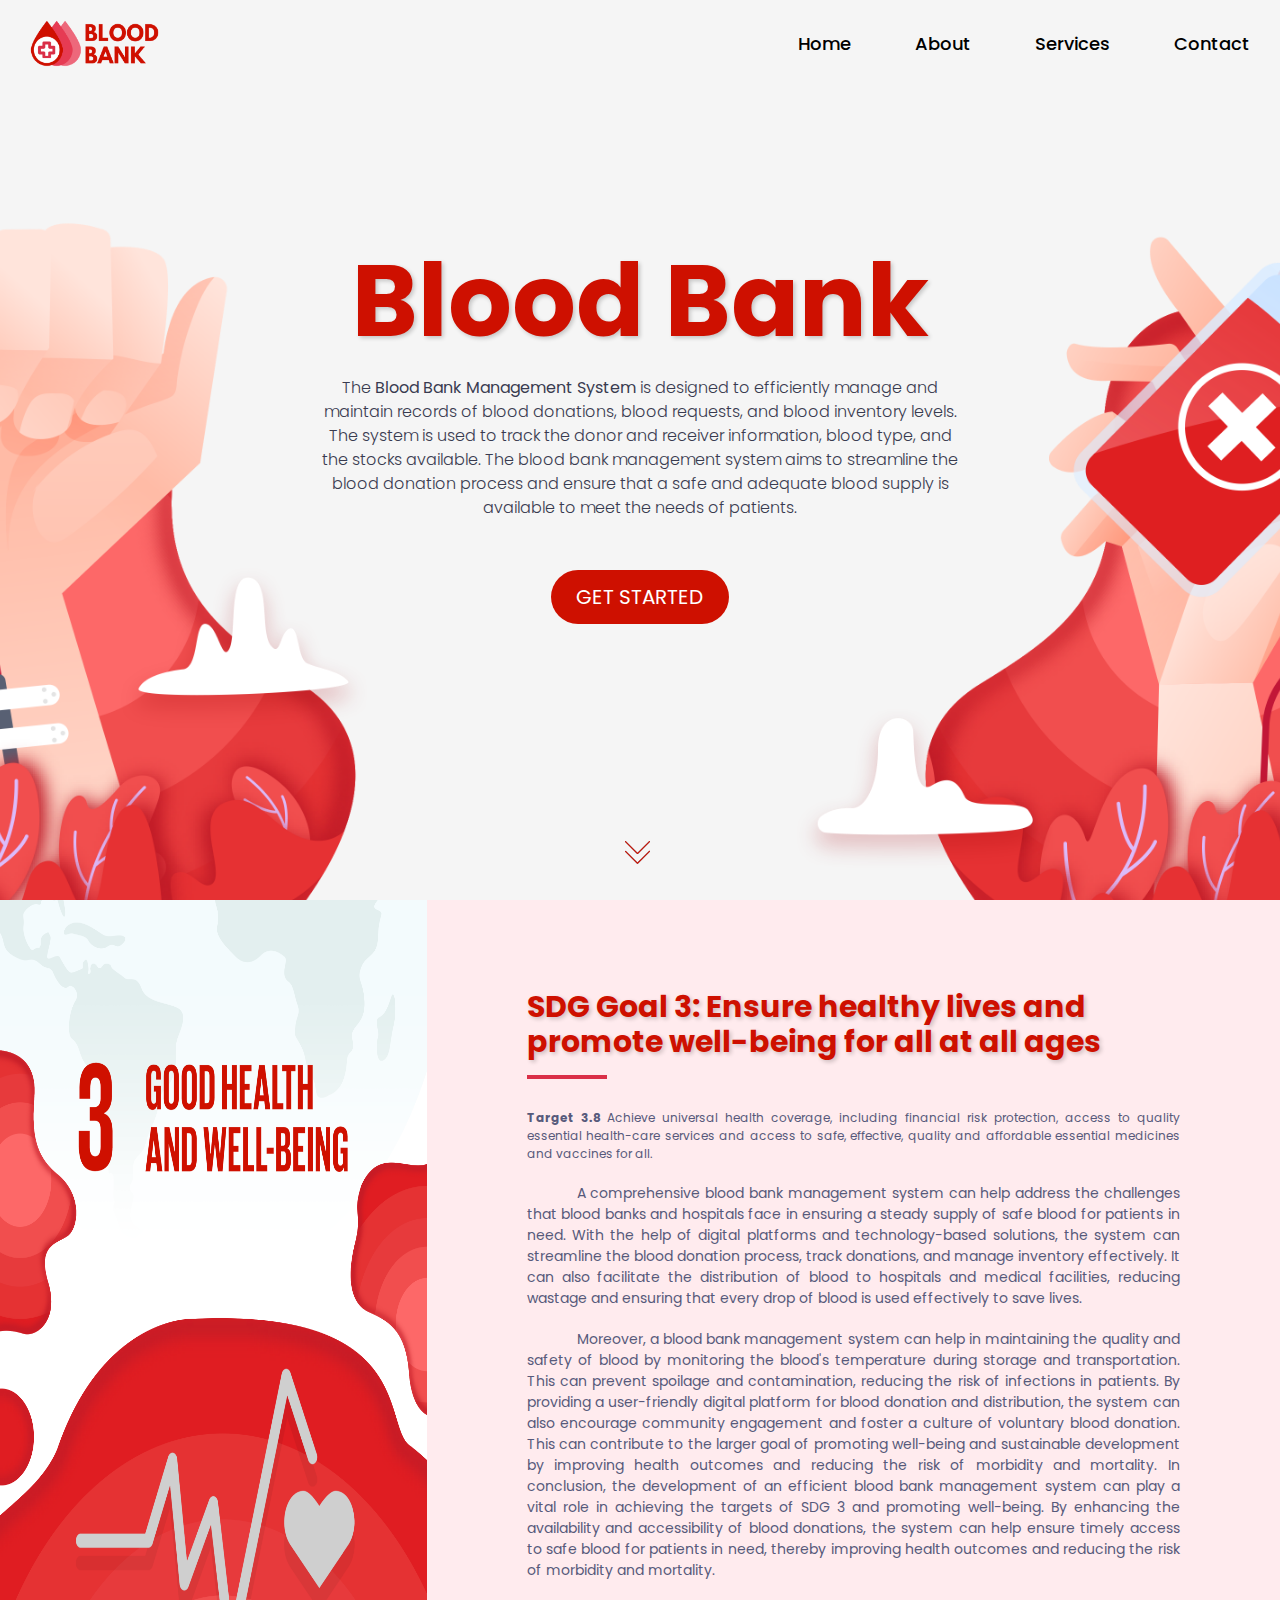
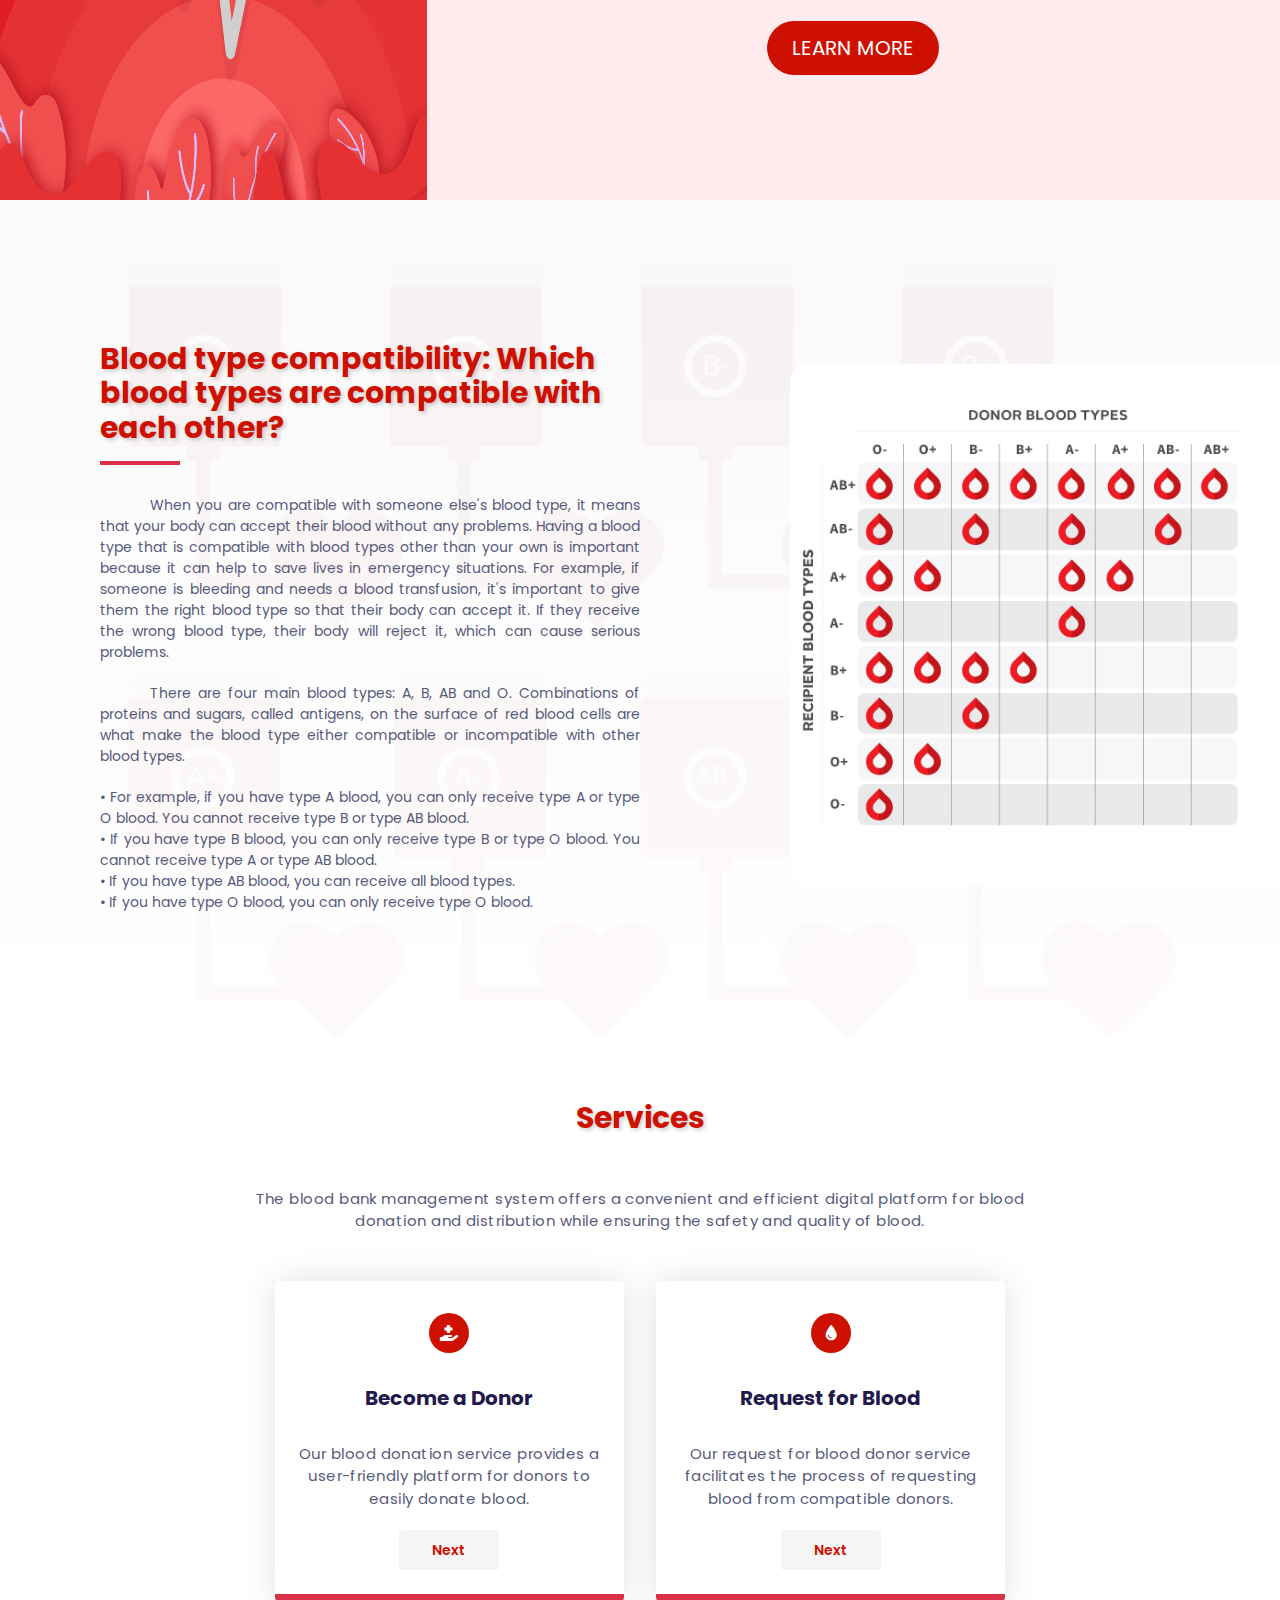
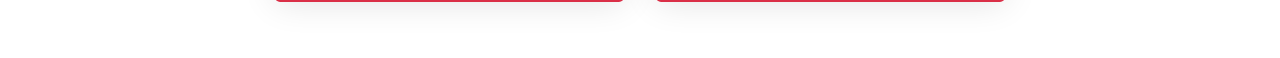
==== bloodbankms/index.html @ 5578123b "up" ====
<!DOCTYPE html>
<html lang="en">
  <head>
    <meta charset="UTF-8" />
    <meta http-equiv="X-UA-Compatible" content="IE=edge" />
    <meta name="viewport" content="width=device-width, initial-scale=1.0" />
    <title>BLOOD BANK MANAGEMENT SYSTEM</title>
    <link rel="stylesheet" href="css/homepage.css" />
    <link rel="icon" type="image/x-icon" href="images/icon.png" />
    <link
      rel="stylesheet"
      href="https://cdnjs.cloudflare.com/ajax/libs/font-awesome/6.0.0/css/all.min.css"
      integrity="sha512-9usAa10IRO0HhonpyAIVpjrylPvoDwiPUiKdWk5t3PyolY1cOd4DSE0Ga+ri4AuTroPR5aQvXU9xC6qOPnzFeg=="
      crossorigin="anonymous"
      referrerpolicy="no-referrer"
    />
    <link rel="preconnect" href="https://fonts.gstatic.com" crossorigin />

    <link
      href="https://fonts.googleapis.com/css2?family=Poppins:ital,wght@0,100;0,200;0,300;0,400;0,500;0,600;0,700;0,800;0,900;1,100;1,200;1,300;1,400;1,500;1,600;1,700;1,800;1,900&display=swap"
      rel="stylesheet"
    />
  </head>
  <body>
    <!-- Preloader Start  -->
    <div class="preloader">
      <div class="loader"></div>
    </div>
    <!-- Preloader End  -->

    <!-- HEADER -->
    <header class="header">
      <div class="container">
        <div class="row justify-content-between align-items-center">
          <div class="brand-name">
            <a href="index.html"> <img src="images/bbmslogo.png" alt="" /> </a>
          </div>
          <nav class="nav">
            <ul>
              <li><a href="#home"> Home </a></li>
              <li><a href="#about"> About </a></li>
              <li><a href="#services"> Services </a></li>
              <!--section ng donate at request-->
              <li><a href="#contact"> Contact </a></li>
            </ul>
          </nav>
        </div>
      </div>
    </header>
    <!-- HEADER -->

    <!-- HOME PAGE -->
    <section class="home-section" id="home">
      <div class="container">
        <div class="row align-items-center">
          <div class="home-content">
            <h1>Blood Bank</h1>
            <p>
              The <b> Blood Bank Management System </b> is designed to
              efficiently manage and maintain records of blood donations, blood
              requests, and blood inventory levels. The system is used to track
              the donor and receiver information, blood type, and the stocks
              available. The blood bank management system aims to streamline the
              blood donation process and ensure that a safe and adequate blood
              supply is available to meet the needs of patients.
            </p>
            <div class="button-container">
              <div class="button">
                <a href="#services" class="btn gs-button"> GET STARTED </a>
              </div>
            </div>
          </div>
        </div>
      </div>
      <!--scroll down-->
      <a href="#about" class="scroll-down">
        <img src="images/arrow-down.svg" alt="" />
      </a>
    </section>
    <!-- HOME PAGE -->

    <!--ABOUT-->
    <section class="about-section" id="about">
      <div class="container">
        <div class="row">
          <div class="about-img">
            <div class="img-box">
              <img src="images/sdg.png" alt="about-page" />
            </div>
          </div>
          <div class="about-content">
            <div class="row">
              <div class="section-title">
                <h1>
                  SDG Goal 3: Ensure healthy lives and promote well-being for
                  all at all ages
                </h1>
              </div>
            </div>
            <p class="subheading">
              <b> Target 3.8 </b>
              Achieve universal health coverage, including financial risk
              protection, access to quality essential health-care services and
              access to safe, effective, quality and affordable essential
              medicines and vaccines for all.
            </p>
            <p class="about-desc">
              A comprehensive blood bank management system can help address the
              challenges that blood banks and hospitals face in ensuring a
              steady supply of safe blood for patients in need. With the help of
              digital platforms and technology-based solutions, the system can
              streamline the blood donation process, track donations, and manage
              inventory effectively. It can also facilitate the distribution of
              blood to hospitals and medical facilities, reducing wastage and
              ensuring that every drop of blood is used effectively to save
              lives.
            </p>

            <p class="about-desc">
              Moreover, a blood bank management system can help in maintaining
              the quality and safety of blood by monitoring the blood's
              temperature during storage and transportation. This can prevent
              spoilage and contamination, reducing the risk of infections in
              patients. By providing a user-friendly digital platform for blood
              donation and distribution, the system can also encourage community
              engagement and foster a culture of voluntary blood donation. This
              can contribute to the larger goal of promoting well-being and
              sustainable development by improving health outcomes and reducing
              the risk of morbidity and mortality. In conclusion, the
              development of an efficient blood bank management system can play
              a vital role in achieving the targets of SDG 3 and promoting
              well-being. By enhancing the availability and accessibility of
              blood donations, the system can help ensure timely access to safe
              blood for patients in need, thereby improving health outcomes and
              reducing the risk of morbidity and mortality.
            </p>
            <div class="about-button-container">
              <div class="about-button">
                <a
                  href="https://sdgs.un.org/goals/goal3"
                  class="abt-btn lm-button"
                >
                  LEARN MORE
                </a>
              </div>
            </div>
          </div>
        </div>
      </div>
    </section>
    <section class="bloodtype">
      <div class="container">
        <h1>
          Blood type compatibility: Which blood types are compatible with each
          other?
        </h1>
        <p class="btsubheading">
          When you are compatible with someone else's blood type, it means that
          your body can accept their blood without any problems. Having a blood
          type that is compatible with blood types other than your own is
          important because it can help to save lives in emergency situations.
          For example, if someone is bleeding and needs a blood transfusion,
          it's important to give them the right blood type so that their body
          can accept it. If they receive the wrong blood type, their body will
          reject it, which can cause serious problems.
        </p>
        <p class="btsubheading">
          There are four main blood types: A, B, AB and O. Combinations of
          proteins and sugars, called antigens, on the surface of red blood
          cells are what make the blood type either compatible or incompatible
          with other blood types.
        </p>
        <p>
          • For example, if you have type A blood, you can only receive type A
          or type O blood. You cannot receive type B or type AB blood.
          <br />• If you have type B blood, you can only receive type B or type
          O blood. You cannot receive type A or type AB blood. <br />• If you
          have type AB blood, you can receive all blood types. <br />• If you
          have type O blood, you can only receive type O blood.
        </p>
      </div>
      <div class="bloodtypeimg">
        <img src="images/DonorRecipient-Chart_1.jpeg" alt="" />
      </div>
    </section>
    <!--ABOUT-->

    <!-- SERVICES -->
    <section class="services" id="services">
      <div class="row">
        <h2>Services</h2>
      </div>
      <div class="row">
        <p class="services-subh">
          The blood bank management system offers a convenient and efficient
          digital platform for blood donation and distribution while ensuring
          the safety and quality of blood.
        </p>
      </div>
      <div class="row">
        <div class="column">
          <div class="card">
            <div class="icon-wrapper">
              <i class="fa-solid fa-hand-holding-medical"></i>
            </div>
            <h3>Become a Donor</h3>
            <p>
              Our blood donation service provides a user-friendly platform for
              donors to easily donate blood.
            </p>
            <div class="btn-wrapper">
              <div class="services-btn">
                <a href=""><button type="button">Next</button></a>
              </div>
            </div>
          </div>
        </div>
        <div class="column">
          <div class="card">
            <div class="icon-wrapper">
              <i class="fa-solid fa-droplet"></i>
            </div>
            <h3>Request for Blood</h3>
            <p>
              Our request for blood donor service facilitates the process of
              requesting blood from compatible donors.
            </p>
            <div class="btn-wrapper">
              <div class="services-btn">
                <a href=""><button type="button">Next</button></a>
              </div>
            </div>
          </div>
        </div>
      </div>
    </section>
    <!-- SERVICES -->

    <!-- CONTACT -->
    <section class></section>
    <!-- CONTACT -->

    <script src="js/jquery.min.js"></script>
    <script src="js/main.js"></script>
  </body>
</html>
---- bloodbankms/css/homepage.css ----
@import url("https://fonts.googleapis.com/css2?family=Montserrat:ital,wght@0,100;0,200;0,300;0,400;0,500;0,700;0,800;0,900;1,100;1,200;1,300;1,400;1,500;1,600;1,700;1,800;1,900&family=Space+Grotesk:wght@300;400;500;600;700&display=swap");

html {
  scroll-behavior: smooth;
}

body {
  margin: 0;
  line-height: 1.5;
}

body,
input,
textarea,
button {
  font-family: "Poppins", sans-serif;
  overflow: hidden;
  overflow-y: scroll;
}

* {
  box-sizing: border-box;
  padding: 0;
  margin: 0;
}

.container {
  max-width: 1800px;
  margin: auto;
}

.row {
  display: flex;
  flex-wrap: wrap;
}

.align-items-center {
  align-items: center;
}

.justify-content-between {
  justify-content: space-between;
}

/*HEADER*/
.header {
  position: absolute;
  left: 0;
  top: 0;
  width: 100%;
  z-index: 99;
  transition: all 0.5s ease;
}

.header.fixed {
  background-color: #fff;
  position: fixed;
}

.header .brand-name {
  background-color: transparent;
}

.header img {
  width: 130px;
  margin-top: 5px;
  margin-left: 30px;
}

.header.fixed img {
  width: 120px;
  margin-top: 5px;
  margin-left: 30px;
  transition: 0.5s;
}

.header .nav ul {
  list-style: none;
  margin: 0;
  padding: 0;
}

.header .nav ul li {
  display: inline-block;
  margin-left: 30px;
  margin-right: 30px;
}

.header .nav ul li a {
  text-decoration: none;
  font-size: 18px;
  font-weight: 500;
  color: #000;
  padding: 30px 0;
  display: block;
  transition: all 0.5s ease;
}

.header.fixed .nav ul li a {
  padding: 15px 0;
}

.header.fixed .nav ul li {
  color: #0000;
}

.header .nav ul li a:hover {
  color: #ce1000;
  font-weight: 500;
}

.header .nav ul li a::after {
  content: "";
  width: 0%;
  height: 2px;
  background: #cf1000;
  display: block;
  transition: 0.5s;
}

.header .nav ul li a:hover::after {
  width: 20%;
}

/* home section*/
.home-section {
  min-height: 100vh;
  width: 100%;
  background-color: whitesmoke;
  background-image: url("../images/landingpng.png");
  background-size: cover;
  background-position: center;
  background-attachment: fixed;
  z-index: 2;
}

.home-section::before {
  content: "";
  position: absolute;
  box-sizing: border-box;
  left: 0;
  top: 0;
  right: 0;
  bottom: 0;
  z-index: -1;
}

.home-section .row {
  min-height: 100vh;
}

.home-section .home-content {
  flex: 0 0 100%;
  max-width: 100%;
  text-align: center;
}

.home-section .home-content h1 {
  font-size: 100px;
  margin: 0;
  color: #ce1000;
  font-weight: 700;
  text-shadow: 2px 2px 4px rgba(0, 0, 0, 0.2);
  z-index: -1;
}

.home-section .home-content p {
  max-width: 50%;
  font-size: 16px;
  margin: auto;
  color: #393b50;;
  font-weight: 300;
  align-items: center;
}

.button-container {
  height: 100%;
  display: flex;
  align-items: center;
  justify-content: center;
}

.button {
  display: flex;
  flex-direction: column;
}

.btn {
  position: absolute;
  text-decoration: none;
  padding: 12px 25px;
  font-size: 1.25rem;
  position: relative;
  margin: 50px;
}

.gs-button {
  background: #ce1000;
  color: #fff;
  border-radius: 30px;
  transition: transform 0.3s ease;
}

.gs-button::after,
.gs-button::before {
  content: "";
  position: absolute;
  opacity: 0.3;
  background: #ce1000;
  border-radius: inherit;
  width: 100%;
  height: 100%;
  left: 0;
  bottom: 0;
  z-index: -1;
  transition: transform 0.3s ease;
}

.gs-button:hover {
  transform: translate(-12px, 12px);
}

.gs-button::after {
  transform: translate(-6px, 6px);
}

.gs-button::before {
  transform: translate(-12px, 12px);
}

.home-section .scroll-down {
  color: #ce1000;
  position: absolute;
  left: 50%;
  bottom: 30px;
  height: 30px;
  width: 30px;
  margin-left: -15px;
  animation: scrollDown 2s ease infinite;
}

@keyframes scrollDown {
  0%,
  20%,
  50%,
  80%,
  100% {
    transform: translateY(0);
  }
  40% {
    transform: translateY(-30px);
  }
  60% {
    transform: translateY(-15px);
  }
}

.home-section .scroll-down img {
  width: 25px;
  display: block;
}

/*ABOUT*/
.about-section {
  background-color: #f6ebed;
}

.about-section .about-img {
  flex: 0 0 33.33%;
  max-width: 33.33%;
}

.about-section .about-img .img-box {
  width: 100%;
  height: 100vh;
}

.about-section .about-img .img-box img {
  width: 100%;
  height: 100vh;
}

.about-section .about-content {
  background-color: #ffebee;
  flex: 0 0 66.66%;
  max-width: 66.66%;
  padding: 10px 100px;
}

.about-section .section-title {
  margin-bottom: 50px;
}

.section-title {
  flex: 0 0 100%;
  max-width: 100%;
  padding-top: 5em;
  margin-bottom: 60px;
}

.section-title h1 {
  display: inline-block;
  font-size: 30px;
  color: #ce1000;
  font-weight: 700;
  margin: 0;
  line-height: 1.15;
  position: relative;
  text-shadow: 2px 2px 4px rgba(0, 0, 0, 0.2);
}

.section-title h1:before {
  content: "";
  box-sizing: border-box;
  position: absolute;
  left: 0;
  bottom: -20px;
  width: 80px;
  height: 4px;
  background-color: #da2f47;
}

.about-section .about-content .subheading {
  font-size: 12px;
  line-height: 1.5;
  margin: 0;
  text-align: justify;
  color: #575a7b;;
}

.about-section .about-content .about-desc {
  font-size: 14px;
  line-height: 1.5;
  margin: 0;
  text-align: justify;
  margin-top: 20px;
  text-indent: 50px;
  color: #575a7b;;
}

/*LEARN MORE BUTTON*/
.about-button-container {
  display: flex;
  align-items: center;
  justify-content: center;
}

.about-button {
  display: flex;
  flex-direction: column;
}

.abt-btn {
  position: absolute;
  text-decoration: none;
  padding: 12px 25px;
  font-size: 1.25rem;
  position: relative;
  margin-top: 40px;
}

.lm-button {
  background: #ce1000;
  color: #fff;
  border-radius: 30px;
  transition: transform 0.3s ease;
}

.lm-button::after,
.lm-button::before {
  content: "";
  position: absolute;
  opacity: 0.3;
  background: #ce1000;
  border-radius: inherit;
  width: 100%;
  height: 100%;
  left: 0;
  bottom: 0;
  z-index: -1;
  transition: transform 0.3s ease;
}

.lm-button:hover {
  transform: translate(-12px, 12px);
}

.lm-button::after {
  transform: translate(-6px, 6px);
}

.lm-button::before {
  transform: translate(-12px, 12px);
}

/*BLOOD COMPATILIBITY*/

.bloodtype {
  background: whitesmoke;
  background-image: linear-gradient(#fafafaf3, rgba(255, 255, 255, 0.98)),
    url("../images/BloodDonation-ai.png");
  background-position: center;
  background-size: cover;
  height: 100%;
  width: 100%;
  min-height: 95vh;
  display: grid;
  grid-template-columns: repeat(2, 2fr);
  align-items: center;
}

.bloodtypeimg img {
  margin-left: 150px;
  max-width: 100%;
  width: 500px;
  height: auto;
  border-radius: 20px;
}

.bloodtype .container {
  padding-left: 100px;
}

.bloodtype h1 {
  display: inline-block;
  font-size: 30px;
  color: #ce1000;
  font-weight: 700;
  margin-bottom: 30px;
  line-height: 1.15;
  position: relative;
  text-shadow: 2px 2px 4px rgba(0, 0, 0, 0.2);
}

.bloodtype h1:before {
  content: "";
  box-sizing: border-box;
  position: absolute;
  left: 0;
  bottom: -20px;
  width: 80px;
  height: 4px;
  background-color: #da2f47;
}

.bloodtype .btsubheading {
  font-size: 14px;
  line-height: 1.5;
  text-align: justify;
  margin-top: 20px;
  text-indent: 50px;
  color: #575a7b;
}

.bloodtype p {
  font-size: 14px;
  line-height: 1.5;
  text-align: justify;
  margin-top: 20px;
  color: #575a7b;
}

/*SERVICES*/
.services {
    height: 67vh;
    width: 100%;
    display: grid;
    place-items: center;
  }
  
  .services .row {
    display: flex;
    flex-wrap: wrap;
    align-items: center;
    justify-content: center;
    padding: 20px;
  }
  
  .services .row h2 {
    color: #ce1000;
    font-weight: 700;
    font-size: 30px;
    text-shadow: 2px 2px 4px rgba(0, 0, 0, 0.2);
  }
  
  .services .column {
    width: 100%;
    padding: 0 1em 1em 1em;
    text-align: center;
  }
  
  .services .card {
    border: 1px solid blacks;
    width: 100%;
    height: 100%;
    padding: 2em 1.5em;
    background: linear-gradient(#fff 50%, #da2f47 50%);
    background-size: 100% 200%;
    background-position: 0 2.5%;
    border-radius: 5px;
    box-shadow: 0 0 35px rgba(0, 0, 0, 0.12);
    transition: 0.5s;
  }
  
  .services h3 {
    font-size: 20px;
    color: #1f194c;
    padding: 30px;
  }
  
  .services-subh {
    text-align: center;
    width: 70%;
  }
  
  .services p {
    color: #575a7b;
    font-size: 15px;
    line-height: 1.5;
    letter-spacing: 0.03em;
  }
  
  .services .icon-wrapper {
    background-color: #ce1000;
    position: relative;
    margin: auto;
    font-size: 30;
    height: 2.5em;
    width: 2.5em;
    color: #fff;
    border-radius: 50%;
    display: grid;
    place-items: center;
    transition: 0.5s;
  }
  
  .services .card:hover {
    background-position: 0 100%;
  }
  
  .services .card:hover .icon-wrapper {
    background-color: #fff;
    color: #ce1000;
  }
  
  .card:hover h3 {
    color: #fff;
  }
  
  .services .card:hover p {
    color: #f0f0f0;
  }
  
  @media screen and (min-with: 768px) {
    .services {
      padding: 0 2em;
    }
  
    .services .column {
      flex: 0 50%;
      max-width: 50%;
    }
  }
  
  @media screen and (min-width: 992px) {
    .services {
      padding: 1em 3em;
    }
    .services .column {
      flex: flex 0 0 33.33%;
      max-width: 33.33%;
    }
  }
  
  button {
    font-weight: 600;
    background-color: whitesmoke;
    color: #ce1000;
    margin-top: 20px;
    width: 100px;
    height: 40px;
    border: transparent ;
    font-size: 14px;
    border-radius: 3px;
    transition: .6s;
    overflow: hidden;
    cursor: pointer;
  }
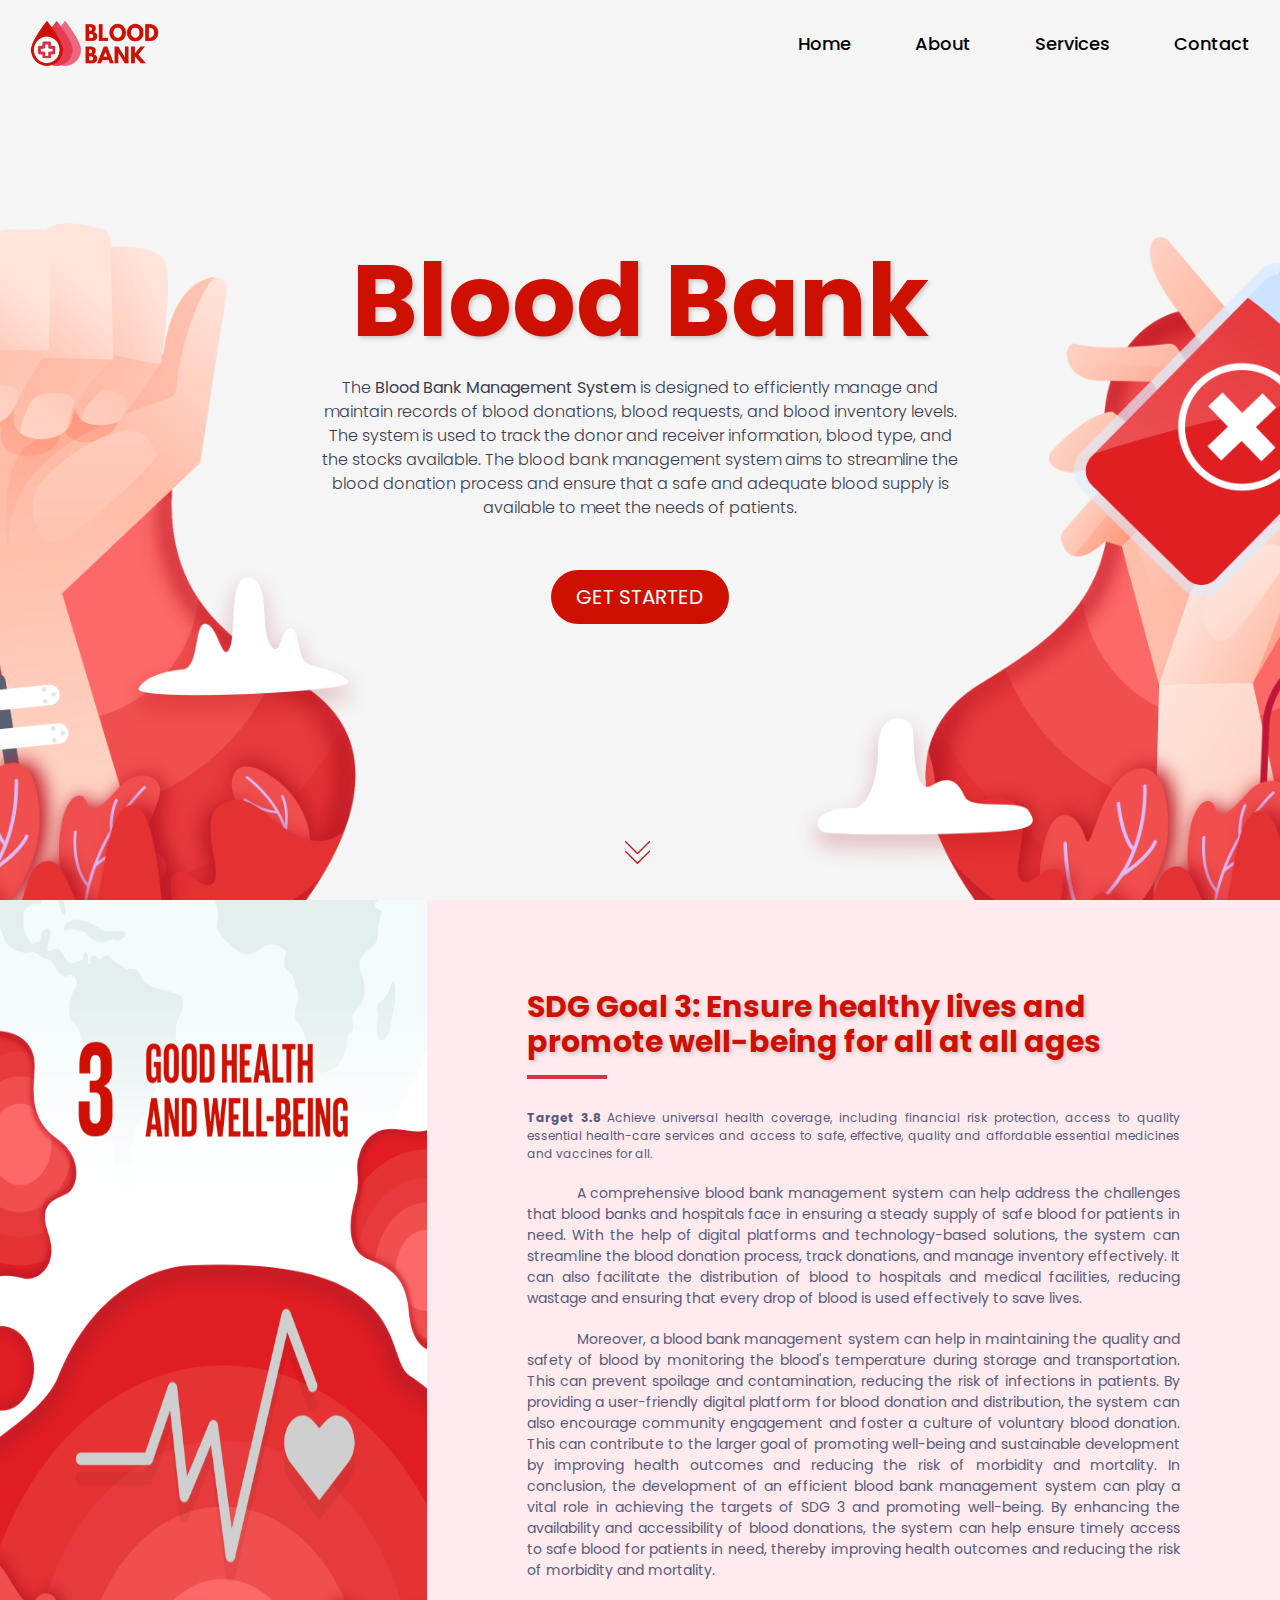
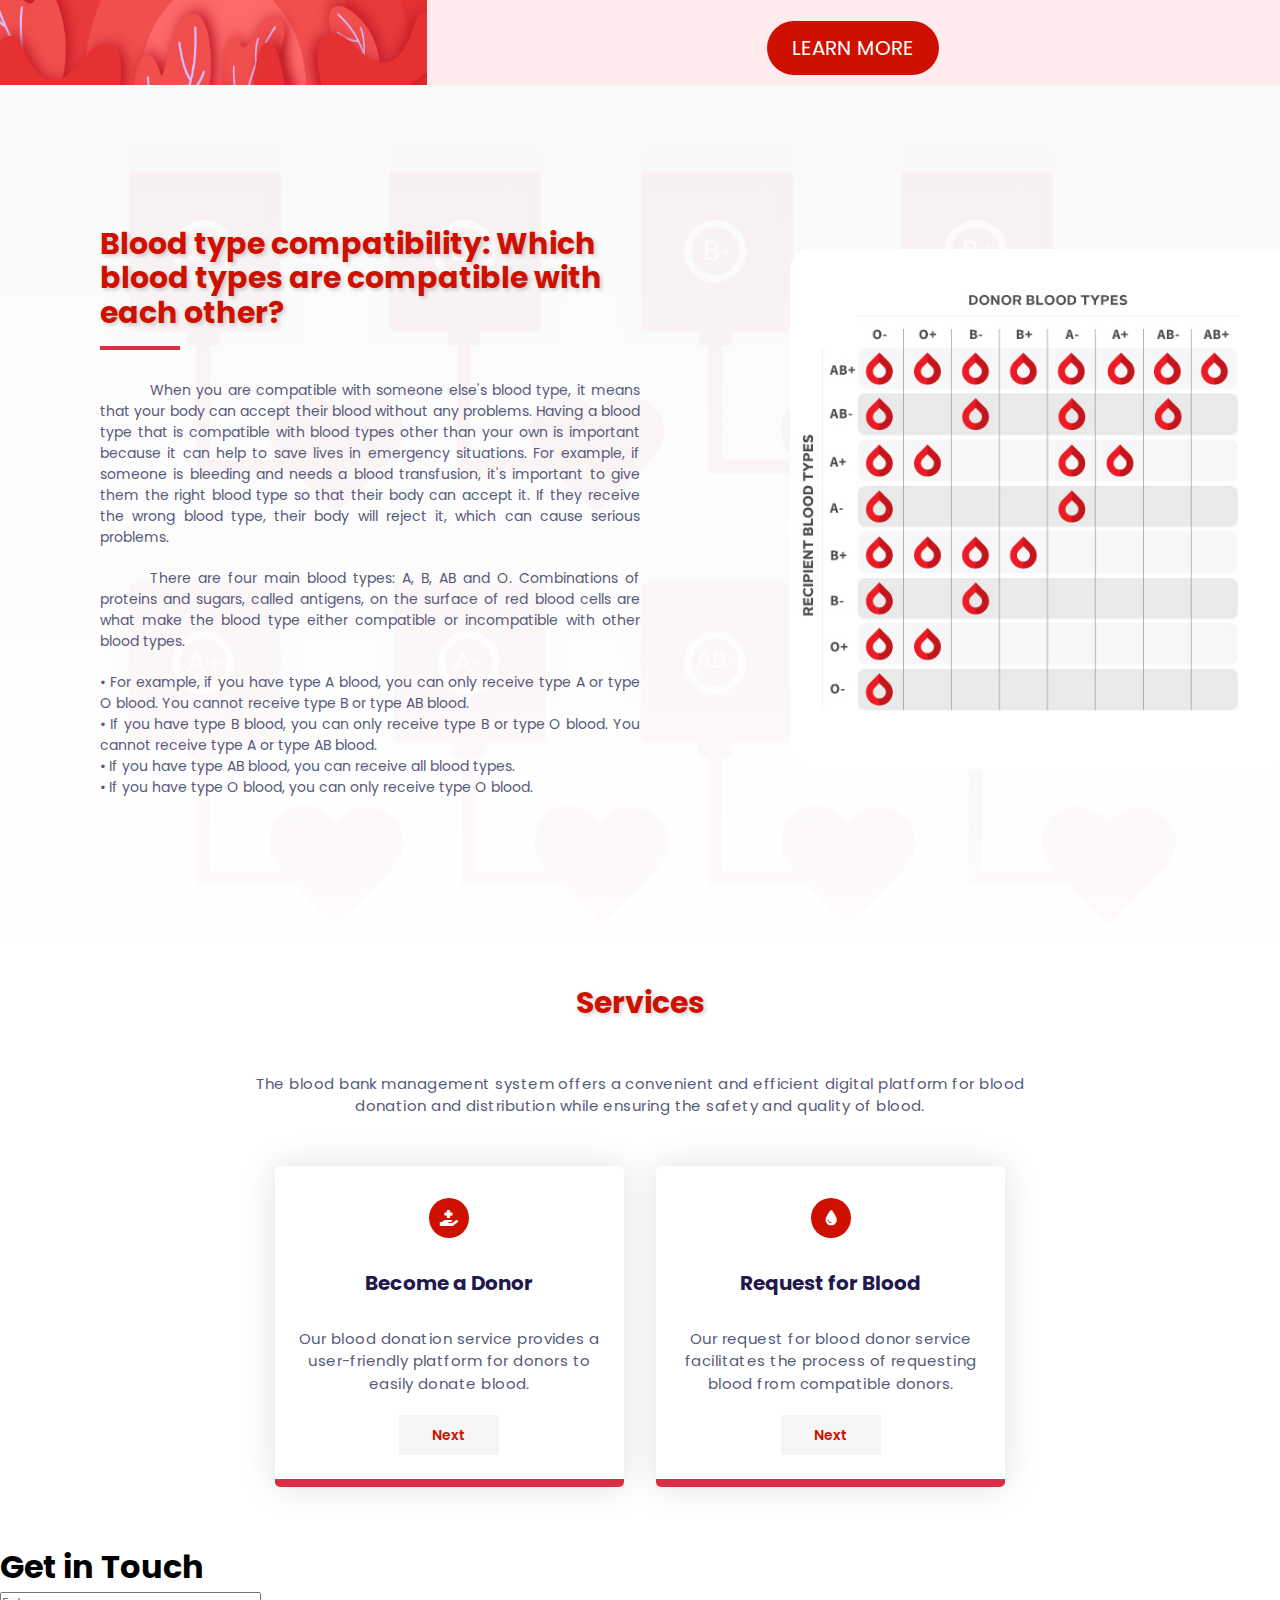
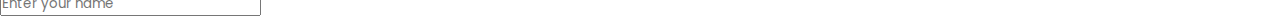
==== commit 076b7e85: "try" ====
--- a/bloodbankms/index.html
+++ b/bloodbankms/index.html
@@ -237,7 +237,18 @@
     <!-- SERVICES -->
 
     <!-- CONTACT -->
-    <section class></section>
+    <section class>
+      <div class="c-wrapper">
+        <h1> Get in Touch </h1>
+        <form action="#">
+          <div class="dbl-field">
+            <div class="field">
+              <input type="text" placeholder="Enter your name">
+            </div>
+          </div>
+        </form>
+      </div>
+    </section>
     <!-- CONTACT -->
 
     <script src="js/jquery.min.js"></script>
--- a/bloodbankms/css/homepage.css
+++ b/bloodbankms/css/homepage.css
@@ -262,6 +262,7 @@
 
 /*ABOUT*/
 .about-section {
+  height: 30%;
   background-color: #f6ebed;
 }
 
@@ -272,12 +273,12 @@
 
 .about-section .about-img .img-box {
   width: 100%;
-  height: 100vh;
+  height: 100%;
 }
 
 .about-section .about-img .img-box img {
   width: 100%;
-  height: 100vh;
+  height: 100%;
 }
 
 .about-section .about-content {
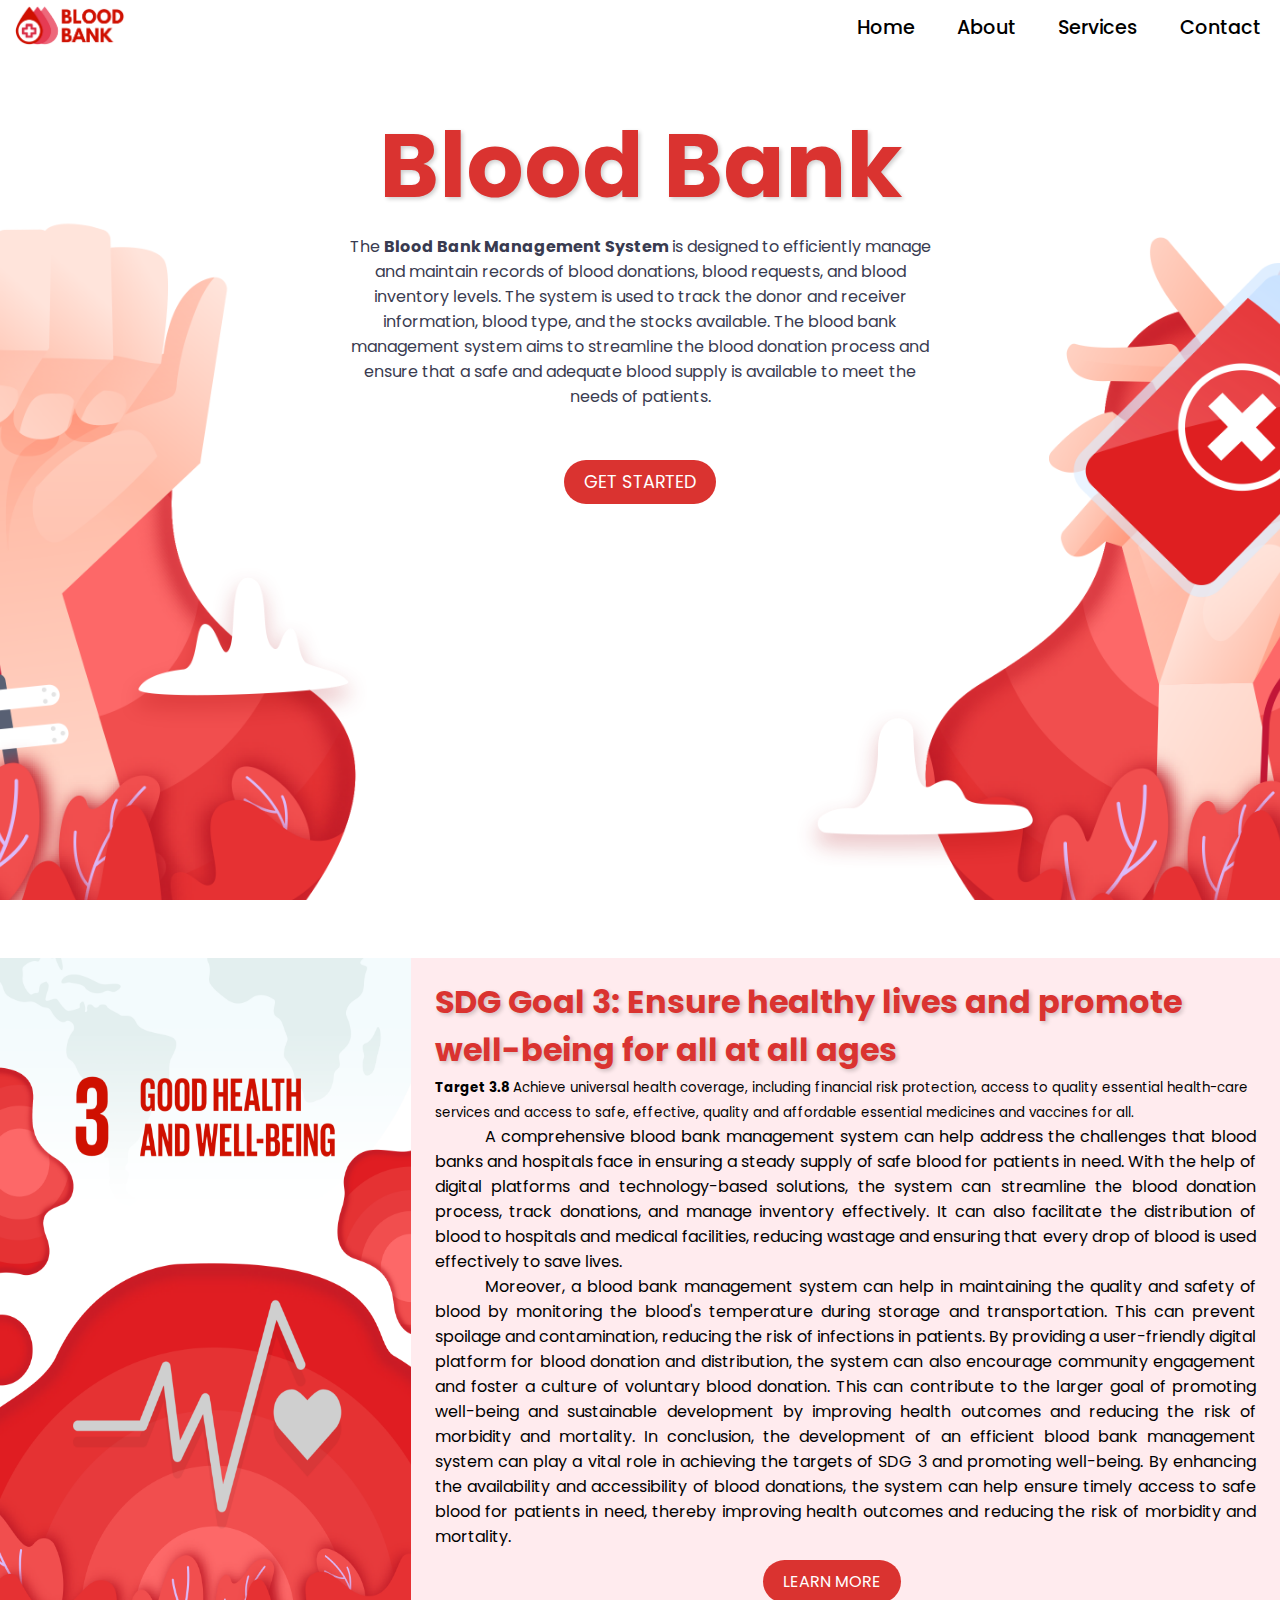
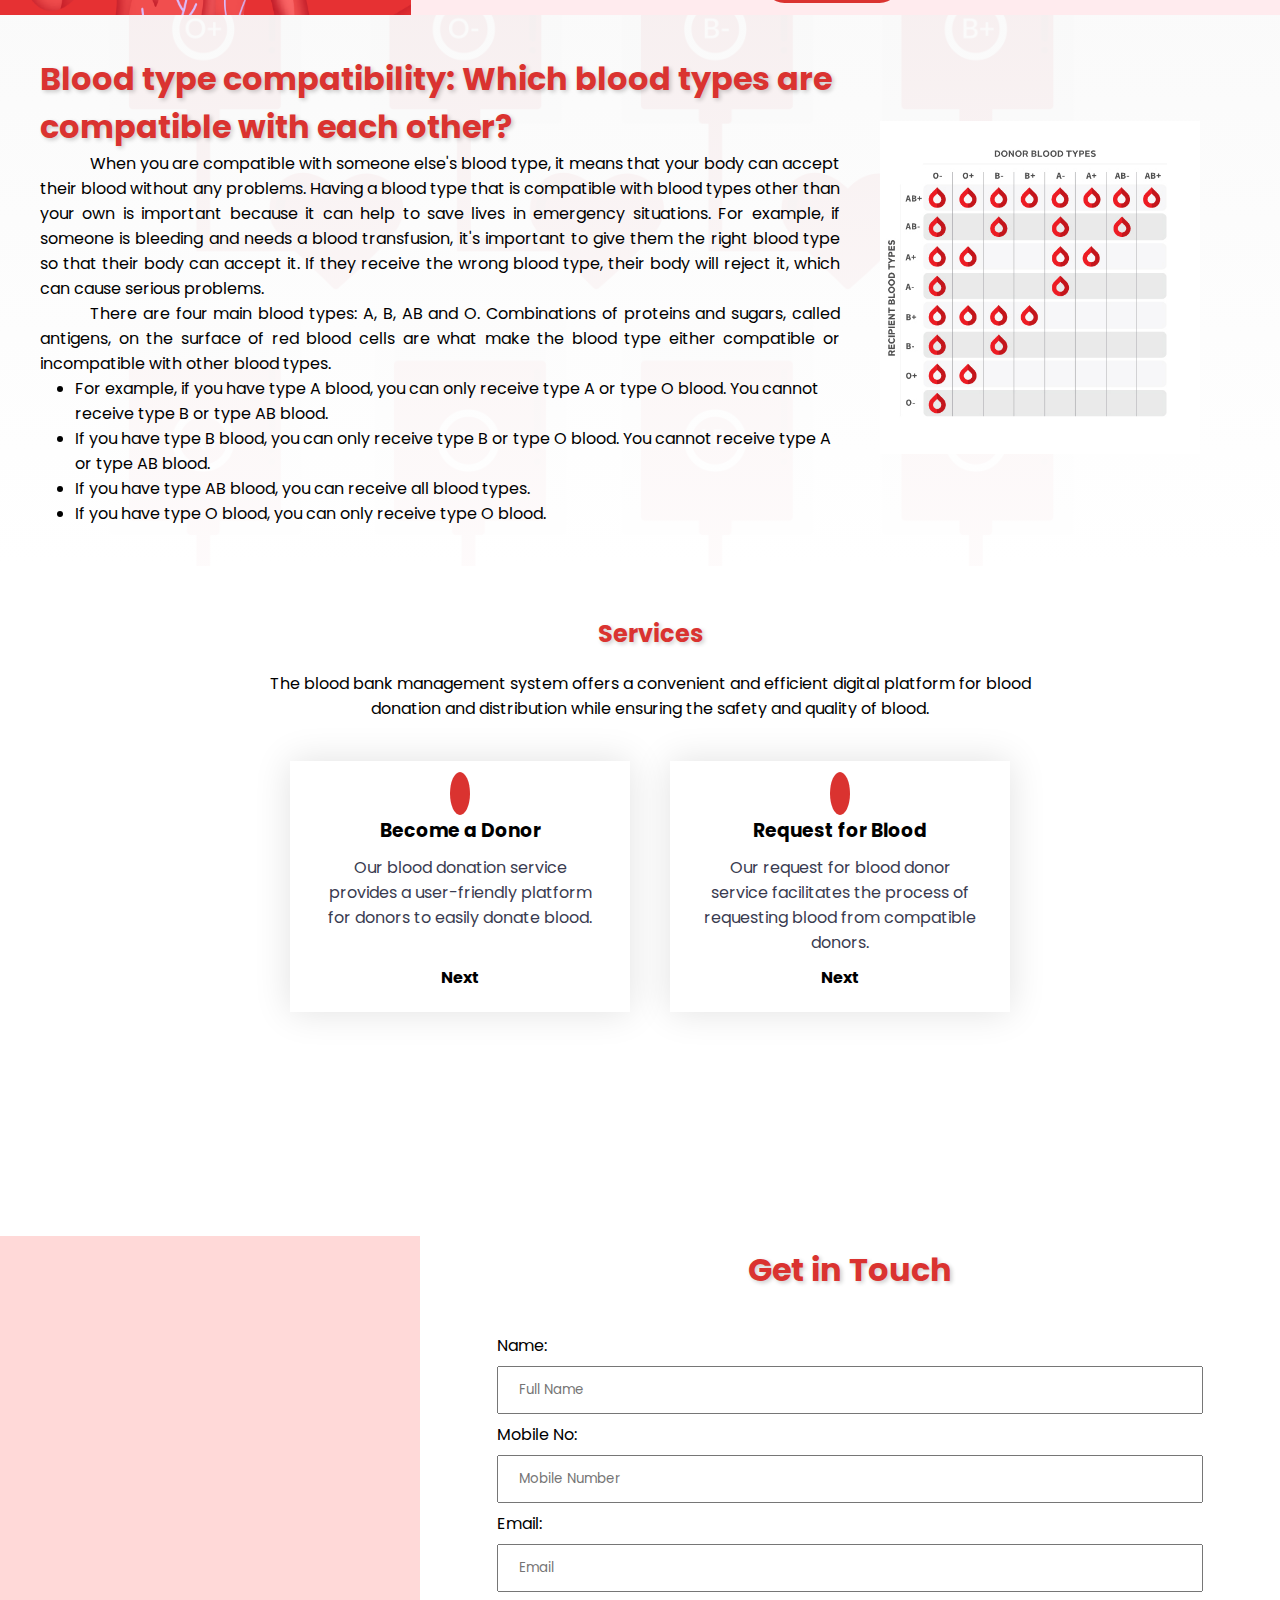
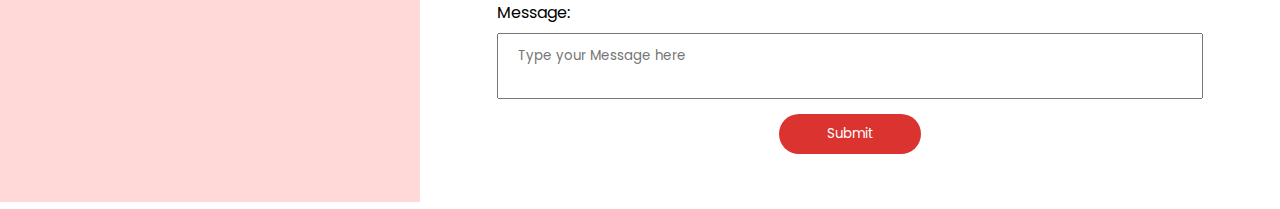
==== commit 7ab71831: "recoded index with sticky nav and contact" ====
--- a/bloodbankms/index.html
+++ b/bloodbankms/index.html
@@ -1,257 +1,197 @@
 <!DOCTYPE html>
 <html lang="en">
   <head>
-    <meta charset="UTF-8" />
-    <meta http-equiv="X-UA-Compatible" content="IE=edge" />
-    <meta name="viewport" content="width=device-width, initial-scale=1.0" />
-    <title>BLOOD BANK MANAGEMENT SYSTEM</title>
-    <link rel="stylesheet" href="css/homepage.css" />
+    <title>Blood Bank Management System</title>
+    <meta charset="UTF-8">
+    <meta name="viewport" content="width=device-width, initial-scale=1">
+    <link rel="stylesheet" href="css/styles.css">
     <link rel="icon" type="image/x-icon" href="images/icon.png" />
-    <link
-      rel="stylesheet"
-      href="https://cdnjs.cloudflare.com/ajax/libs/font-awesome/6.0.0/css/all.min.css"
-      integrity="sha512-9usAa10IRO0HhonpyAIVpjrylPvoDwiPUiKdWk5t3PyolY1cOd4DSE0Ga+ri4AuTroPR5aQvXU9xC6qOPnzFeg=="
-      crossorigin="anonymous"
-      referrerpolicy="no-referrer"
-    />
-    <link rel="preconnect" href="https://fonts.gstatic.com" crossorigin />
-
-    <link
-      href="https://fonts.googleapis.com/css2?family=Poppins:ital,wght@0,100;0,200;0,300;0,400;0,500;0,600;0,700;0,800;0,900;1,100;1,200;1,300;1,400;1,500;1,600;1,700;1,800;1,900&display=swap"
-      rel="stylesheet"
-    />
+    <link rel="stylesheet" href="https://cdnjs.cloudflare.com/ajax/libs/font-awesome/6.4.0/css/all.min.css" integrity="sha512-iecdLmaskl7CVkqkXNQ/ZH/XLlvWZOJyj7Yy7tcenmpD1ypASozpmT/E0iPtmFIB46ZmdtAc9eNBvH0H/ZpiBw==" crossorigin="anonymous" referrerpolicy="no-referrer" />
+    <link rel="preconnect" href="https://fonts.googleapis.com">
+    <link rel="preconnect" href="https://fonts.gstatic.com" crossorigin>
+    <link href="https://fonts.googleapis.com/css2?family=Poppins:ital,wght@0,100;0,200;0,300;0,400;0,500;0,600;0,700;0,800;0,900;1,100;1,200;1,300;1,400;1,500;1,600;1,700;1,800;1,900&display=swap" rel="stylesheet">
   </head>
   <body>
-    <!-- Preloader Start  -->
-    <div class="preloader">
-      <div class="loader"></div>
-    </div>
-    <!-- Preloader End  -->
-
     <!-- HEADER -->
-    <header class="header">
+    <header>
       <div class="container">
-        <div class="row justify-content-between align-items-center">
-          <div class="brand-name">
-            <a href="index.html"> <img src="images/bbmslogo.png" alt="" /> </a>
-          </div>
-          <nav class="nav">
-            <ul>
-              <li><a href="#home"> Home </a></li>
-              <li><a href="#about"> About </a></li>
-              <li><a href="#services"> Services </a></li>
-              <!--section ng donate at request-->
-              <li><a href="#contact"> Contact </a></li>
-            </ul>
-          </nav>
+        <div class="brand-name">
+          <a href="test-index.html"><img src="images/bbmslogo.png"></a>
         </div>
+        <nav>
+          <ul>
+            <li><a href="#">Home</a></li>
+            <li><a href="#about">About</a></li>
+            <li><a href="#services">Services</a></li>
+            <li><a href="#contact">Contact</a></li>
+          </ul>
+        </nav>
       </div>
     </header>
     <!-- HEADER -->
 
-    <!-- HOME PAGE -->
-    <section class="home-section" id="home">
+    <!-- Home Page -->
+    <section id="home">
       <div class="container">
-        <div class="row align-items-center">
-          <div class="home-content">
-            <h1>Blood Bank</h1>
-            <p>
-              The <b> Blood Bank Management System </b> is designed to
-              efficiently manage and maintain records of blood donations, blood
-              requests, and blood inventory levels. The system is used to track
-              the donor and receiver information, blood type, and the stocks
-              available. The blood bank management system aims to streamline the
-              blood donation process and ensure that a safe and adequate blood
-              supply is available to meet the needs of patients.
-            </p>
-            <div class="button-container">
-              <div class="button">
-                <a href="#services" class="btn gs-button"> GET STARTED </a>
-              </div>
-            </div>
-          </div>
-        </div>
-      </div>
-      <!--scroll down-->
-      <a href="#about" class="scroll-down">
-        <img src="images/arrow-down.svg" alt="" />
-      </a>
-    </section>
-    <!-- HOME PAGE -->
-
-    <!--ABOUT-->
-    <section class="about-section" id="about">
-      <div class="container">
-        <div class="row">
-          <div class="about-img">
-            <div class="img-box">
-              <img src="images/sdg.png" alt="about-page" />
-            </div>
-          </div>
-          <div class="about-content">
-            <div class="row">
-              <div class="section-title">
-                <h1>
-                  SDG Goal 3: Ensure healthy lives and promote well-being for
-                  all at all ages
-                </h1>
-              </div>
-            </div>
-            <p class="subheading">
-              <b> Target 3.8 </b>
-              Achieve universal health coverage, including financial risk
-              protection, access to quality essential health-care services and
-              access to safe, effective, quality and affordable essential
-              medicines and vaccines for all.
-            </p>
-            <p class="about-desc">
-              A comprehensive blood bank management system can help address the
-              challenges that blood banks and hospitals face in ensuring a
-              steady supply of safe blood for patients in need. With the help of
-              digital platforms and technology-based solutions, the system can
-              streamline the blood donation process, track donations, and manage
-              inventory effectively. It can also facilitate the distribution of
-              blood to hospitals and medical facilities, reducing wastage and
-              ensuring that every drop of blood is used effectively to save
-              lives.
-            </p>
-
-            <p class="about-desc">
-              Moreover, a blood bank management system can help in maintaining
-              the quality and safety of blood by monitoring the blood's
-              temperature during storage and transportation. This can prevent
-              spoilage and contamination, reducing the risk of infections in
-              patients. By providing a user-friendly digital platform for blood
-              donation and distribution, the system can also encourage community
-              engagement and foster a culture of voluntary blood donation. This
-              can contribute to the larger goal of promoting well-being and
-              sustainable development by improving health outcomes and reducing
-              the risk of morbidity and mortality. In conclusion, the
-              development of an efficient blood bank management system can play
-              a vital role in achieving the targets of SDG 3 and promoting
-              well-being. By enhancing the availability and accessibility of
-              blood donations, the system can help ensure timely access to safe
-              blood for patients in need, thereby improving health outcomes and
-              reducing the risk of morbidity and mortality.
-            </p>
-            <div class="about-button-container">
-              <div class="about-button">
-                <a
-                  href="https://sdgs.un.org/goals/goal3"
-                  class="abt-btn lm-button"
-                >
-                  LEARN MORE
-                </a>
-              </div>
-            </div>
+        <div class="home-content">
+          <h1>Blood Bank</h1>
+          <p>
+            The <b> Blood Bank Management System </b> is designed to
+            efficiently manage and maintain records of blood donations, blood
+            requests, and blood inventory levels. The system is used to track
+            the donor and receiver information, blood type, and the stocks
+            available. The blood bank management system aims to streamline the
+            blood donation process and ensure that a safe and adequate blood
+            supply is available to meet the needs of patients.
+          </p>
+          <div class="button">
+            <a href="#services" class="gs-button">GET STARTED</a>
           </div>
         </div>
       </div>
     </section>
-    <section class="bloodtype">
+    <!-- Home Page -->
+
+    <!-- ABOUT -->
+    <section id="about">
       <div class="container">
-        <h1>
-          Blood type compatibility: Which blood types are compatible with each
-          other?
-        </h1>
-        <p class="btsubheading">
-          When you are compatible with someone else's blood type, it means that
-          your body can accept their blood without any problems. Having a blood
-          type that is compatible with blood types other than your own is
-          important because it can help to save lives in emergency situations.
-          For example, if someone is bleeding and needs a blood transfusion,
-          it's important to give them the right blood type so that their body
-          can accept it. If they receive the wrong blood type, their body will
-          reject it, which can cause serious problems.
-        </p>
-        <p class="btsubheading">
-          There are four main blood types: A, B, AB and O. Combinations of
-          proteins and sugars, called antigens, on the surface of red blood
-          cells are what make the blood type either compatible or incompatible
-          with other blood types.
-        </p>
-        <p>
-          • For example, if you have type A blood, you can only receive type A
-          or type O blood. You cannot receive type B or type AB blood.
-          <br />• If you have type B blood, you can only receive type B or type
-          O blood. You cannot receive type A or type AB blood. <br />• If you
-          have type AB blood, you can receive all blood types. <br />• If you
-          have type O blood, you can only receive type O blood.
-        </p>
-      </div>
-      <div class="bloodtypeimg">
-        <img src="images/DonorRecipient-Chart_1.jpeg" alt="" />
-      </div>
-    </section>
-    <!--ABOUT-->
-
-    <!-- SERVICES -->
-    <section class="services" id="services">
-      <div class="row">
-        <h2>Services</h2>
-      </div>
-      <div class="row">
-        <p class="services-subh">
-          The blood bank management system offers a convenient and efficient
-          digital platform for blood donation and distribution while ensuring
-          the safety and quality of blood.
-        </p>
-      </div>
-      <div class="row">
-        <div class="column">
-          <div class="card">
-            <div class="icon-wrapper">
-              <i class="fa-solid fa-hand-holding-medical"></i>
-            </div>
-            <h3>Become a Donor</h3>
-            <p>
-              Our blood donation service provides a user-friendly platform for
-              donors to easily donate blood.
-            </p>
-            <div class="btn-wrapper">
-              <div class="services-btn">
-                <a href=""><button type="button">Next</button></a>
-              </div>
-            </div>
-          </div>
+        <div class="about-img">
+          <img src="images/sdg.png" alt="about-page">
         </div>
-        <div class="column">
-          <div class="card">
-            <div class="icon-wrapper">
-              <i class="fa-solid fa-droplet"></i>
-            </div>
-            <h3>Request for Blood</h3>
-            <p>
-              Our request for blood donor service facilitates the process of
-              requesting blood from compatible donors.
-            </p>
-            <div class="btn-wrapper">
-              <div class="services-btn">
-                <a href=""><button type="button">Next</button></a>
-              </div>
-            </div>
+        <div class="about-content">
+          <h1>SDG Goal 3: Ensure healthy lives and promote well-being for all at all ages</h1>
+          <small><strong> Target 3.8 </strong>
+            Achieve universal health coverage, including financial risk
+            protection, access to quality essential health-care services and
+            access to safe, effective, quality and affordable essential
+            medicines and vaccines for all.
+          </small>
+          <p>A comprehensive blood bank management system can help address the
+            challenges that blood banks and hospitals face in ensuring a
+            steady supply of safe blood for patients in need. With the help of
+            digital platforms and technology-based solutions, the system can
+            streamline the blood donation process, track donations, and manage
+            inventory effectively. It can also facilitate the distribution of
+            blood to hospitals and medical facilities, reducing wastage and
+            ensuring that every drop of blood is used effectively to save
+            lives.
+          </p>
+          <p>
+            Moreover, a blood bank management system can help in maintaining
+            the quality and safety of blood by monitoring the blood's
+            temperature during storage and transportation. This can prevent
+            spoilage and contamination, reducing the risk of infections in
+            patients. By providing a user-friendly digital platform for blood
+            donation and distribution, the system can also encourage community
+            engagement and foster a culture of voluntary blood donation. This
+            can contribute to the larger goal of promoting well-being and
+            sustainable development by improving health outcomes and reducing
+            the risk of morbidity and mortality. In conclusion, the
+            development of an efficient blood bank management system can play
+            a vital role in achieving the targets of SDG 3 and promoting
+            well-being. By enhancing the availability and accessibility of
+            blood donations, the system can help ensure timely access to safe
+            blood for patients in need, thereby improving health outcomes and
+            reducing the risk of morbidity and mortality.
+          </p>
+          <div class="button">
+            <a href="https://sdgs.un.org/goals/goal3" class="abt-btn">LEARN MORE</a>
           </div>
         </div>
       </div>
     </section>
+    <!-- ABOUT -->
+
+    <!-- BLOODTYPE -->
+    <section class="bloodtype">
+      <div class="container">
+        <div class="blood-content">
+          <h1>Blood type compatibility: Which blood types are compatible with each other?</h1>
+          <p>
+            When you are compatible with someone else's blood type, it means that
+            your body can accept their blood without any problems. Having a blood
+            type that is compatible with blood types other than your own is
+            important because it can help to save lives in emergency situations.
+            For example, if someone is bleeding and needs a blood transfusion,
+            it's important to give them the right blood type so that their body
+            can accept it. If they receive the wrong blood type, their body will
+            reject it, which can cause serious problems.
+          </p>
+          <p>
+            There are four main blood types: A, B, AB and O. Combinations of
+            proteins and sugars, called antigens, on the surface of red blood
+            cells are what make the blood type either compatible or incompatible
+            with other blood types.
+          </p>
+          <ul>
+            <li>For example, if you have type A blood, you can only receive type A or type O blood. You cannot receive type B or type AB blood.</li>
+            <li>If you have type B blood, you can only receive type B or type O blood. You cannot receive type A or type AB blood.</li>
+            <li>If you have type AB blood, you can receive all blood types.</li>
+            <li>If you have type O blood, you can only receive type O blood.</li>
+          </ul>
+        </div>
+        <div class="blood-img">
+          <img src="images/DonorRecipient-Chart_1.jpeg">
+        </div>
+      </div>
+    </section>
+    <!-- BLOODTYPE -->
+
+    <!-- SERVICES -->
+    <section id="services">
+      <div class="container">
+        <div class="services-content">
+          <h2>Services</h2>
+          <p>The blood bank management system offers a convenient and efficient
+          digital platform for blood donation and distribution while ensuring
+          the safety and quality of blood.
+          </p>
+        </div>
+        <div class="services-card">
+          <div class="card">
+            <i class="fa-solid fa-hand-holding-medical"></i>
+            <h3>Become a Donor</h3>
+            <p>Our blood donation service provides a user-friendly platform for
+              donors to easily donate blood.
+            </p>
+            <a href="#">Next</a>
+          </div>
+          <div class="card">
+            <i class="fa-solid fa-droplet"></i>
+            <h3>Request for Blood</h3>
+            <p>Our request for blood donor service facilitates the process of
+              requesting blood from compatible donors.
+            </p>
+            <a href="#">Next</a>
+          </div>
+        </div>
+      </div> 
+    </section>
     <!-- SERVICES -->
 
     <!-- CONTACT -->
-    <section class>
-      <div class="c-wrapper">
-        <h1> Get in Touch </h1>
-        <form action="#">
-          <div class="dbl-field">
-            <div class="field">
-              <input type="text" placeholder="Enter your name">
-            </div>
-          </div>
-        </form>
+    <section id="contact">
+      <div class="container">
+        <div class="contact-img">
+          <img src="images/pink.png">
+        </div>
+        <div class="contact-content">
+          <h1>Get in Touch</h1>
+          <form action="contact.php" method="POST">
+            <label for="name">Name:</label>
+            <input type="text" name="name" placeholder="Full Name">
+            <label for="mobileNo">Mobile No:</label>
+            <input type="text" name="mobileNo" placeholder="Mobile Number">
+            <label for="email">Email:</label>
+            <input type="email" name="email" placeholder="Email">
+            <label for="message">Message:</label>
+            <textarea name="message" placeholder="Type your Message here"></textarea>
+            <input type="submit" value="Submit">
+          </form>
+        </div>
       </div>
     </section>
     <!-- CONTACT -->
-
-    <script src="js/jquery.min.js"></script>
-    <script src="js/main.js"></script>
   </body>
 </html>
+
--- a/bloodbankms/css/styles.css
+++ b/bloodbankms/css/styles.css
@@ -0,0 +1,392 @@
+:root{
+  --red:#da3330;
+  --pink:#f2969e;
+  --white:#fff;
+  --black:#000;
+  --grey:#f4f4f4;
+  --darkgrey:#393b50;
+}
+
+*{
+  padding:0;
+  margin:0;
+  font-family: 'Poppins', sans-serif;
+}
+
+body{
+  overflow-x: hidden;
+}
+
+/* HEADER */
+header{
+  background-color: var(--white);
+  position: -webkit-sticky;
+  position:sticky;
+  top: 0;
+  z-index:99;
+}
+
+.container{
+  display:flex;
+}
+
+header .container{
+  align-items:center;
+}
+
+header .brand-name{
+  flex: 1;
+  padding:0 10px;
+}
+
+header img{
+  width:110px;
+  margin:5px;
+}
+
+header nav ul{
+  list-style:none;
+  margin:0;
+  padding:0;
+  flex: 3;
+}
+
+header nav ul li{
+  display:inline-block;
+  padding:0 1.2em;
+  text-align:center;
+}
+
+header nav ul li a{
+  text-decoration:none;
+  font-size:1.2em;
+  font-weight:500;
+  color:#000;
+}
+
+header nav ul li a:hover{
+  color:var(--red);
+  transition:0.5s ease;
+}
+
+header nav ul li a::after{
+  content: "";
+  width: 0%;
+  height: 2px;
+  background: var(--red);
+  display: block;
+  transition: 0.5s;
+}
+
+header nav ul li a:hover::after {
+  width: 20%;
+}
+
+/* HOME SECTION */
+#home{
+  height:100vh;
+  width:100%;
+  background-color:var(--white);
+  background-image:url("../images/landingpng.png");
+  background-attachment:fixed;
+  background-size:cover;
+  background-position:center;
+}
+
+.home-content{
+  text-align:center;
+  padding:40px;
+}
+
+.home-content h1{
+  font-size:90px;
+  font-weight:700;
+  color: var(--red);
+  text-shadow: 2px 2px 4px rgba(0, 0, 0, 0.2);
+}
+
+.home-content p{
+  width:50%;
+  margin:auto;
+  color: var(--darkgrey);
+}
+
+.home-content .button{
+  font-size: 1.1rem;
+  margin:20px;
+  margin-top: 60px;
+}
+
+.gs-button{
+  text-decoration:none;
+  background: var(--red);
+  border-radius: 30px;
+  color: var(--white);
+  padding: 10px 20px;
+}
+
+.gs-button:hover{
+  background-color:var(--white);
+  border:1.7px var(--red) solid;
+  color: var(--red);
+}
+
+/* ABOUT */
+#about{
+  width:100%;
+  height:100%;
+  background-color:#ffebee;
+}
+
+.about-img{
+  flex:1;
+}
+
+.about-img img{
+  width:100%;
+  height:100%;
+}
+
+.about-content{
+  flex:2;
+  margin:auto;
+  padding:1.3em 1.5em;
+}
+
+.about-content h1{
+  color: var(--red);
+  text-shadow: 2px 2px 4px rgba(0, 0, 0, 0.2);
+}
+
+.about-content p{
+  text-indent:50px;
+  text-align:justify;
+}
+
+.about-content .button{
+  margin-top:20px;
+  position:relative;
+  left:40%;
+}
+
+#about .button a{
+  width:20%;
+  background: var(--red);
+  border-radius: 30px;
+  padding: 10px 20px;
+  text-align:center;
+  text-decoration:none;
+  color: var(--white);
+}
+
+#about .button a:hover{
+  background-color:var(--white);
+  border:1.7px var(--red) solid;
+  color: var(--red);
+}
+
+
+/* BLOODTYPE */
+.bloodtype{
+  width:100%;
+  height:100%;
+  background-image: linear-gradient(#fafafaf3, rgba(255, 255, 255, 0.98)), url("../images/BloodDonation-ai.png");
+  background-position: center;
+  background-size: cover;
+}
+.bloodtype .container{
+  align-items:center;
+}
+
+.blood-content{
+  margin:20px;
+  padding:20px;
+  flex: 2;
+}
+
+.blood-content h1{
+  color: var(--red);
+  text-shadow: 2px 2px 4px rgba(0, 0, 0, 0.2);
+}
+
+.blood-content p{
+  text-indent:50px;
+  text-align:justify;
+}
+
+.blood-content ul{
+  padding-left:35px;
+}
+
+.blood-img{
+  flex:1;
+}
+
+.blood-img img{
+  width: 80%;
+}
+
+/* SERVICES */
+#services{
+  height:70vh;
+  width:100%;
+  margin:10px;
+}
+
+#services .container{
+  flex-direction: column;
+  justify-content: center;
+  align-items:center;
+} 
+
+.services-content{
+  flex:1;
+  text-align:center;
+  margin:20px;
+  width:60%;
+}
+
+.services-content h2{
+  padding:20px 0;
+  color: var(--red);
+  text-shadow: 2px 2px 4px rgba(0, 0, 0, 0.2);
+}
+
+.services-card{
+  flex:1;
+  display:flex;
+  flex-direction:row;
+}
+
+.services-card .card{
+  flex:1;
+  margin:20px;
+  text-align:center;
+  padding:20px;
+  box-shadow: 0 0 35px rgba(0, 0, 0, 0.12);
+  width:300px;
+}
+
+.card i{
+  padding:10px;
+  background-color:var(--red);
+  border-radius: 50%;
+  color:var(--white);
+}
+
+.card .fa-solid{
+  width:18px;
+  height:18px;
+}
+
+.card h3{
+  margin:10px;
+}
+
+.card p{
+  margin:10px;
+  color: var(--darkgrey);
+  margin-bottom:30px;
+  height:5rem;
+}
+
+.card a{
+  text-decoration:none;
+  display:block;
+  margin:auto;
+  padding:0 20px;
+  border:none;
+  color: var(--black);
+  font-weight:700;
+}
+
+.card:hover a{
+  color:var(--red);
+  transition:0.5s ease;
+}
+
+.card a::after{
+  content: "";
+  width: 0%;
+  height: 2px;
+  background: var(--red);
+  display: block;
+  transition: 0.5s;
+  margin:auto;
+  z-index:5;
+}
+
+.card a:hover::after{
+  width: 20%;
+}
+
+/* CONTACT */
+#contact{
+  margin:0;
+  padding:0;
+  width:100%;
+  height:100%;
+  margin-top:30px;
+}
+
+.contact-img{
+  flex:1;
+}
+
+.contact-img img{
+  width:100%;
+  height:100%;
+}
+
+.contact-content{
+  flex:2;
+  margin:auto;
+  padding:10px;
+}
+
+.contact-content h1{
+  color: var(--red);
+  text-shadow: 2px 2px 4px rgba(0, 0, 0, 0.2);
+  text-align:center;
+}
+
+.contact-content form{
+  margin:1.2em;
+  padding:1.2em 3em;
+}
+
+.contact-content form input, textarea{
+  display:inline-block;
+  width:100%;
+  padding: 12px 20px;
+  margin: 8px 0;
+  box-sizing: border-box;
+}
+
+form textarea{
+  resize:none;
+}
+
+form input[type="submit"]{
+  padding: 10px 20px;
+  width:20%;
+  background: var(--red);
+  border-radius: 30px;
+  color: var(--white);
+  border:none;
+  display:block;
+  margin:auto;
+}
+
+form input:focus, textarea:focus{
+  outline: none;
+  border: 3px solid var(--red);
+  background-color: var(--grey);
+}
+
+form input[type="submit"]:hover{
+  background-color:var(--white);
+  border:1.7px var(--red) solid;
+  color: var(--red);
+  cursor: pointer;
+}
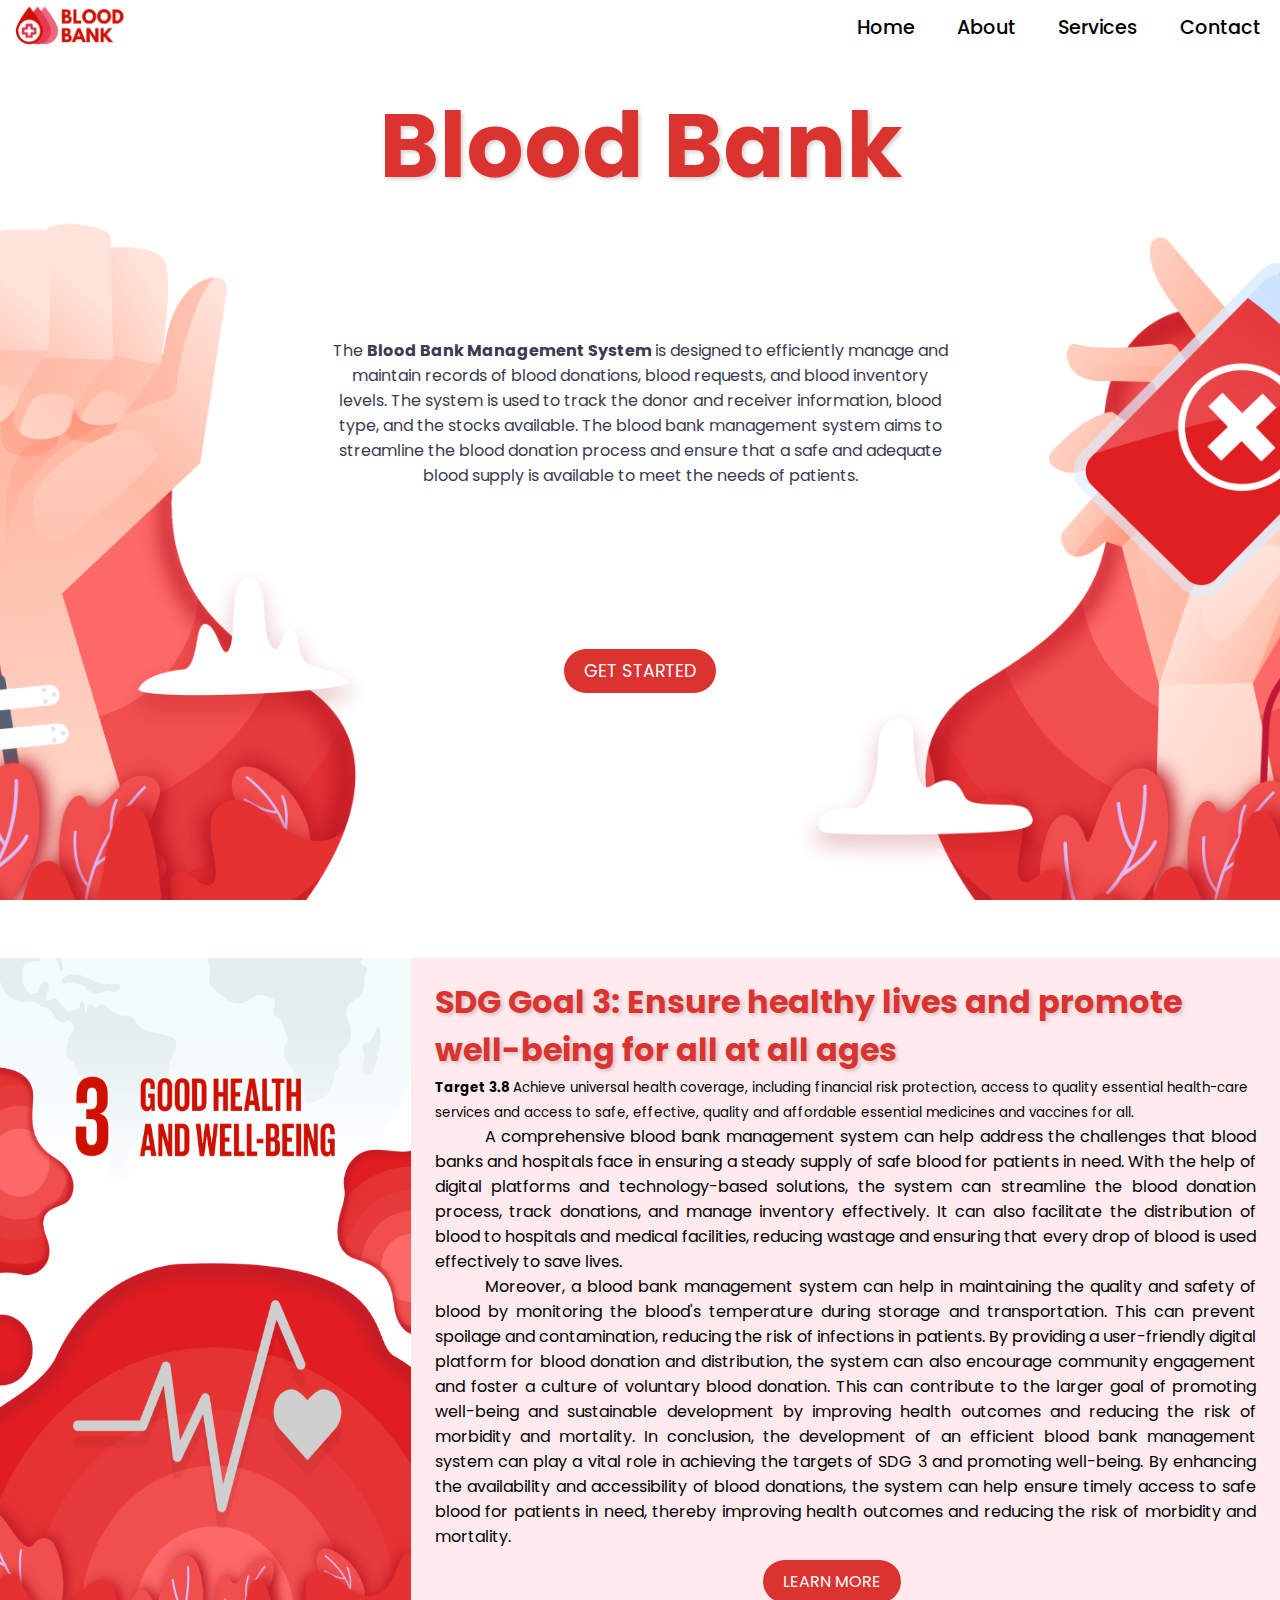
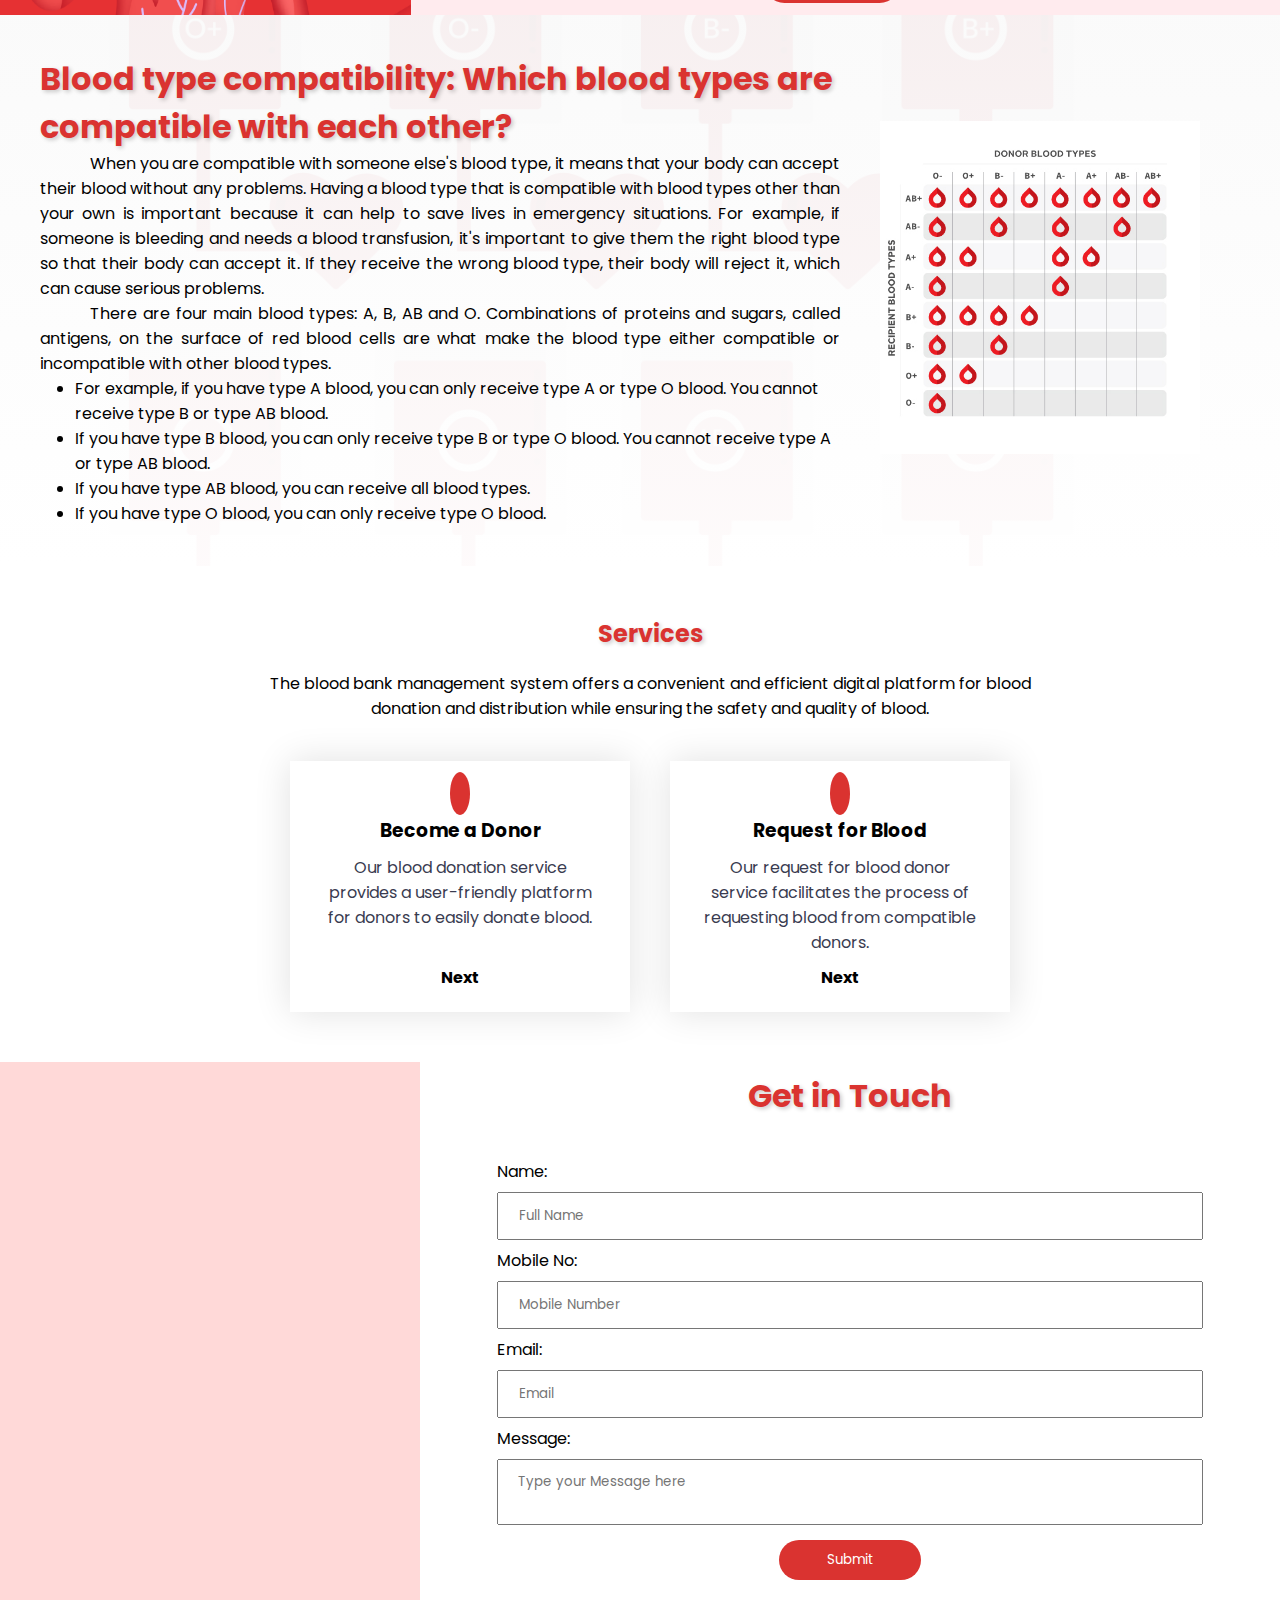
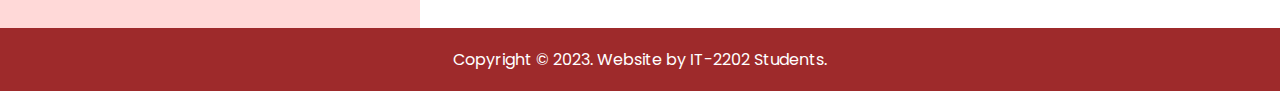
==== commit 024090c1: "added footer" ====
--- a/bloodbankms/index.html
+++ b/bloodbankms/index.html
@@ -16,7 +16,7 @@
     <header>
       <div class="container">
         <div class="brand-name">
-          <a href="test-index.html"><img src="images/bbmslogo.png"></a>
+          <a href="index.html"><img src="images/bbmslogo.png"></a>
         </div>
         <nav>
           <ul>
@@ -192,6 +192,11 @@
       </div>
     </section>
     <!-- CONTACT -->
+    <!-- FOOTER -->
+    <footer>
+      <p>Copyright &copy; 2023. Website by IT-2202 Students.</p>
+    </footer>
+    <!-- FOOTER -->
   </body>
 </html>
 
--- a/bloodbankms/css/styles.css
+++ b/bloodbankms/css/styles.css
@@ -93,12 +93,25 @@
   background-position:center;
 }
 
+#home .container{
+  margin:0;
+  padding:0;
+  height:100%;
+}
+
 .home-content{
-  text-align:center;
-  padding:40px;
+  display:flex;
+  flex-direction:column;
+  margin:10px;
+  padding:10px;
+  justify-content:space-between;
+  align-items: center;
+  text-align:center;
+  box-sizing:border-box;
 }
 
 .home-content h1{
+  flex:1;
   font-size:90px;
   font-weight:700;
   color: var(--red);
@@ -106,12 +119,14 @@
 }
 
 .home-content p{
+  flex:1;
   width:50%;
   margin:auto;
   color: var(--darkgrey);
 }
 
 .home-content .button{
+  flex:1;
   font-size: 1.1rem;
   margin:20px;
   margin-top: 60px;
@@ -123,6 +138,7 @@
   border-radius: 30px;
   color: var(--white);
   padding: 10px 20px;
+  transition: 0.5s;
 }
 
 .gs-button:hover{
@@ -177,6 +193,7 @@
   text-align:center;
   text-decoration:none;
   color: var(--white);
+  transition:0.5s;
 }
 
 #about .button a:hover{
@@ -228,7 +245,7 @@
 
 /* SERVICES */
 #services{
-  height:70vh;
+  height:100%;
   width:100%;
   margin:10px;
 }
@@ -244,6 +261,7 @@
   text-align:center;
   margin:20px;
   width:60%;
+
 }
 
 .services-content h2{
@@ -376,6 +394,7 @@
   border:none;
   display:block;
   margin:auto;
+  transition:0.5s;
 }
 
 form input:focus, textarea:focus{
@@ -390,3 +409,12 @@
   color: var(--red);
   cursor: pointer;
 }
+
+/* FOOTER */
+footer{
+  margin:0;
+  padding:1.2rem;
+  text-align:center;
+  background-color:#9e2a2b;
+  color:var(--white);
+}
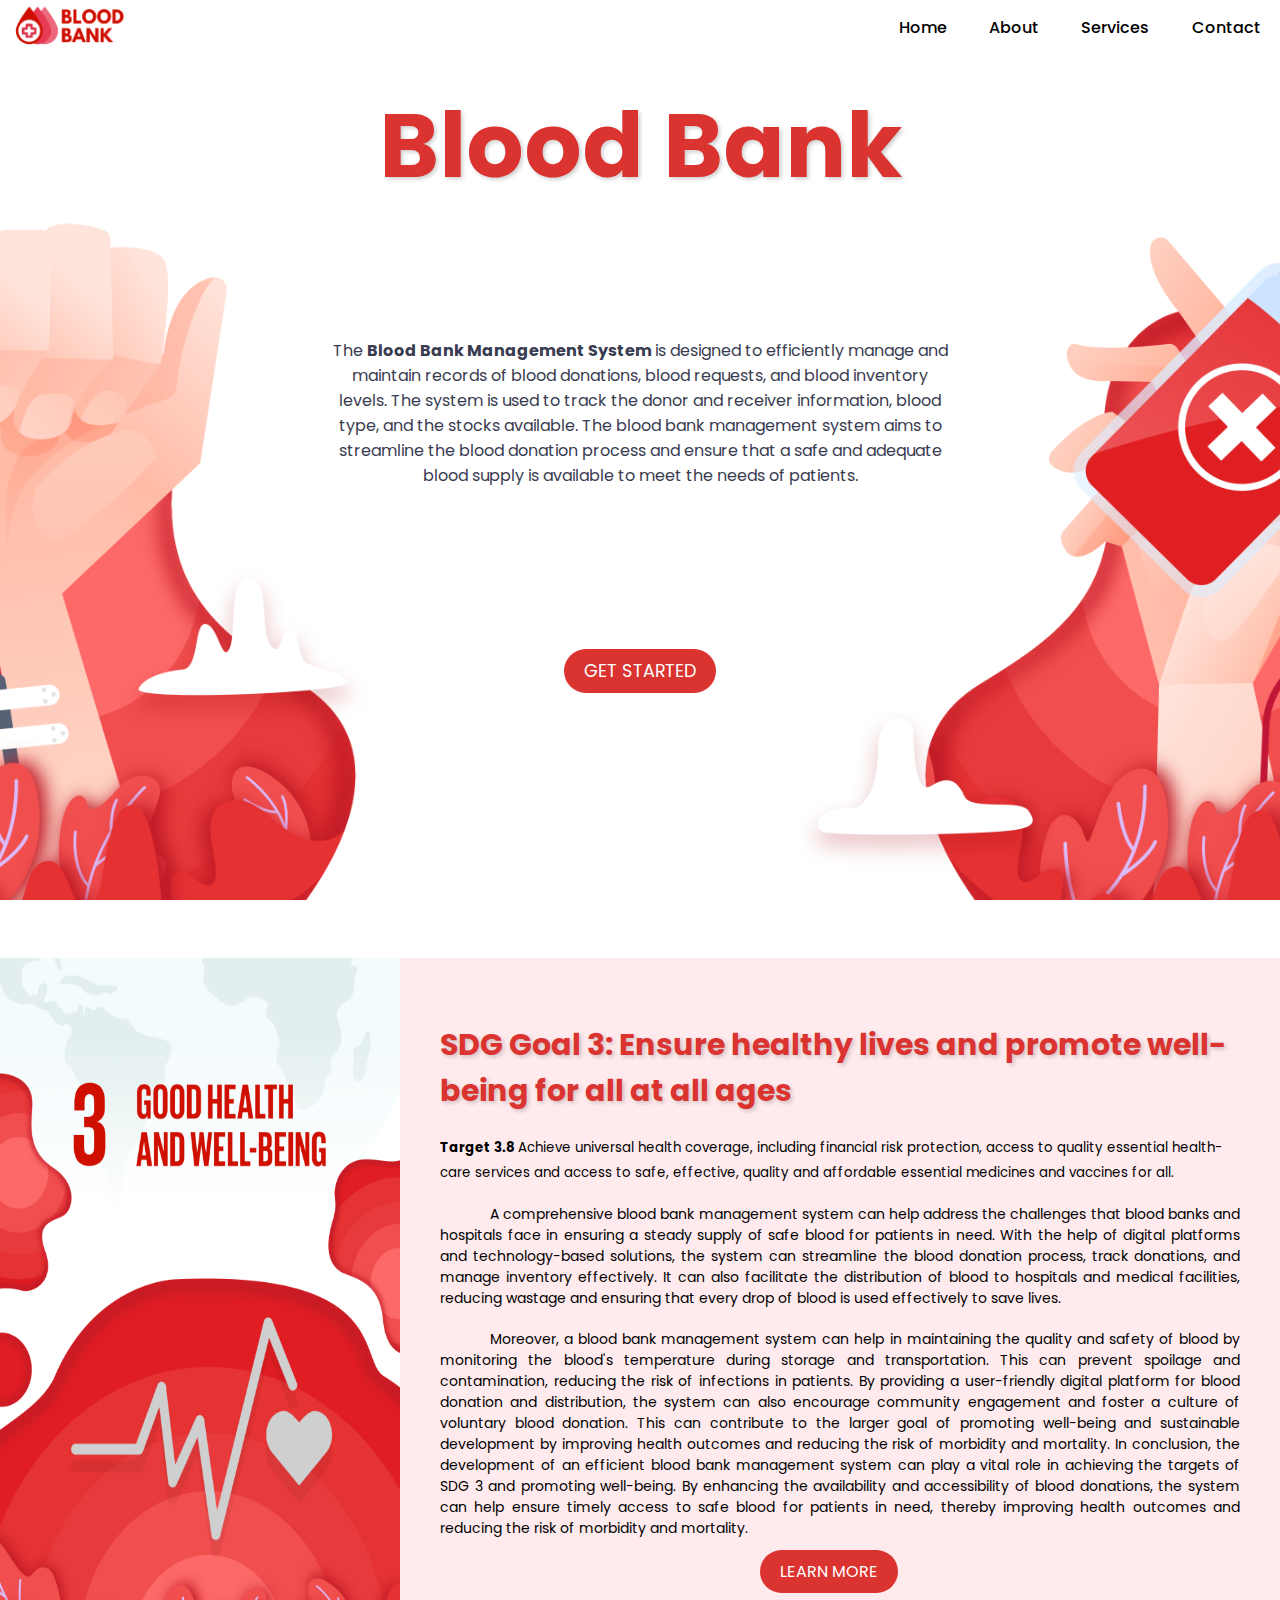
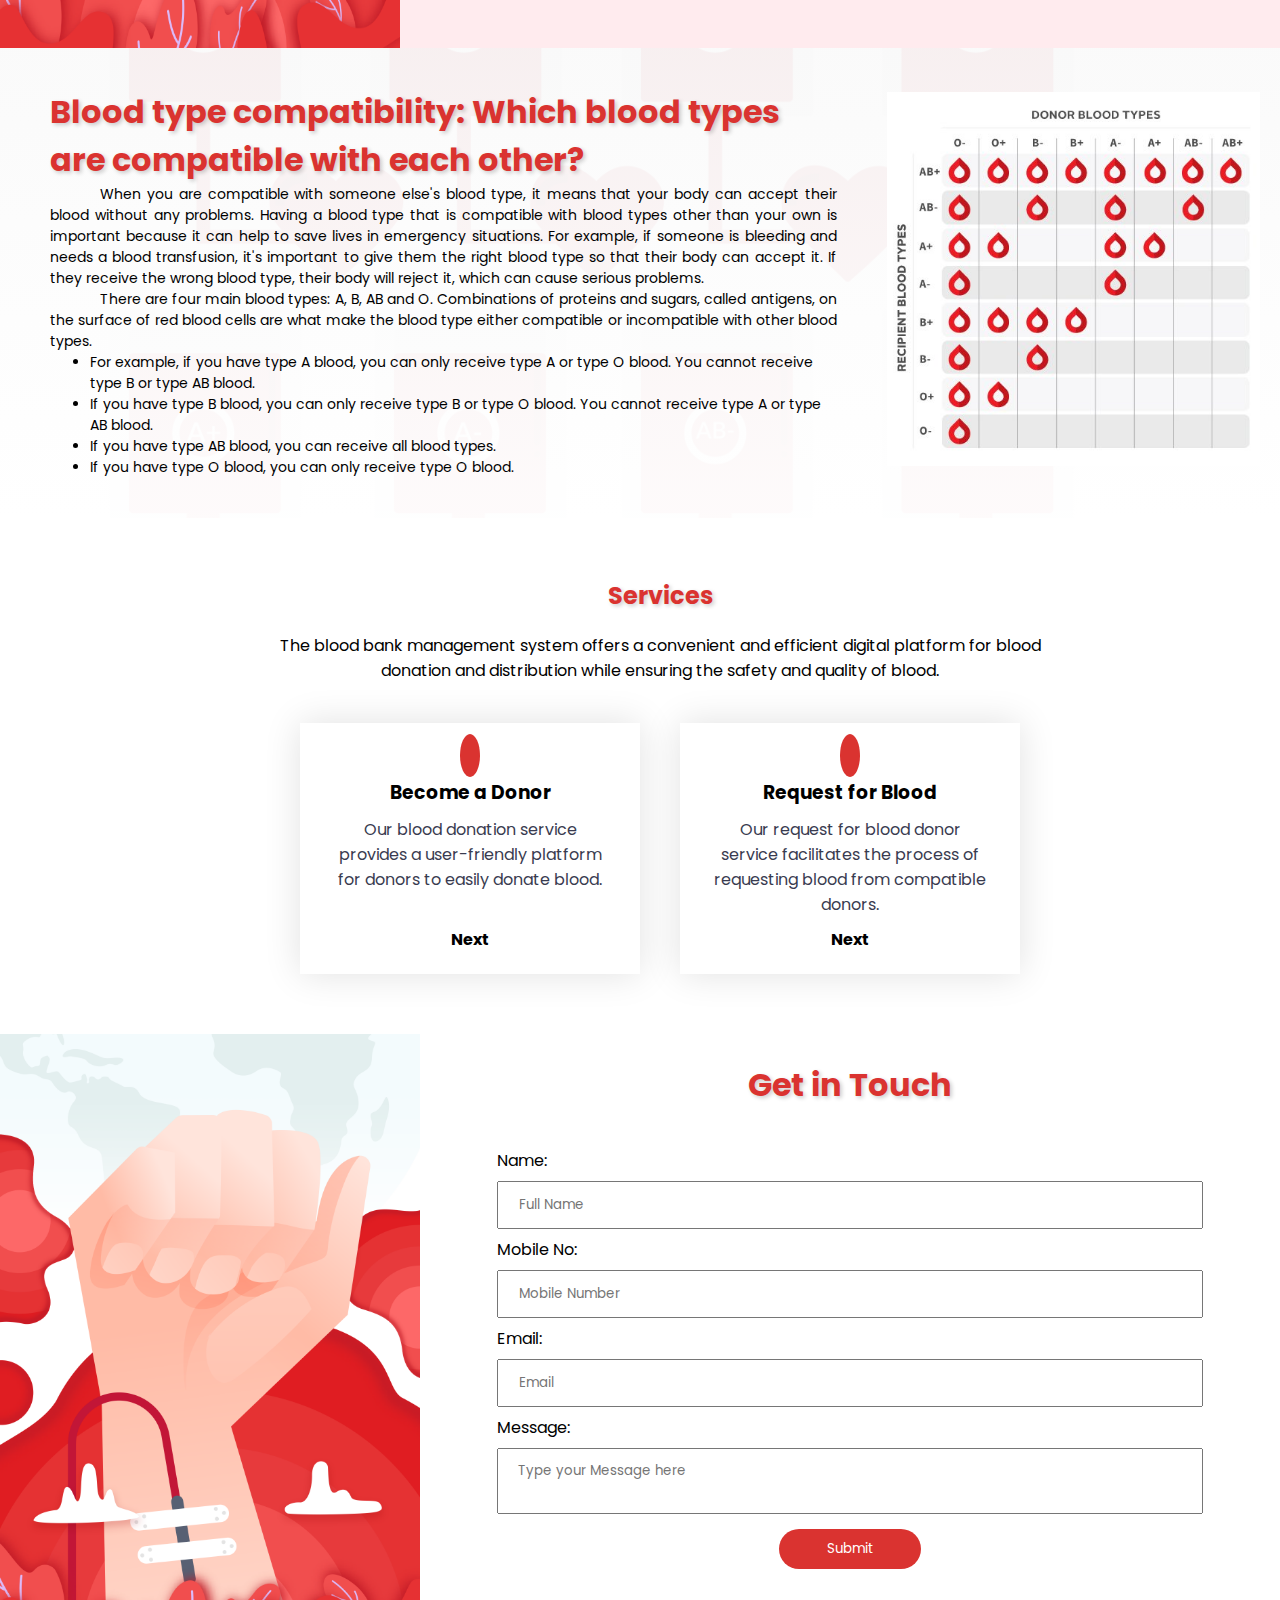
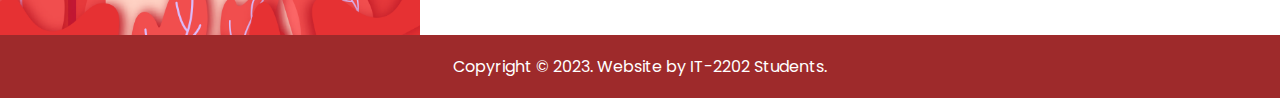
==== commit cba2fabc: "gg" ====
--- a/bloodbankms/index.html
+++ b/bloodbankms/index.html
@@ -173,7 +173,7 @@
     <section id="contact">
       <div class="container">
         <div class="contact-img">
-          <img src="images/pink.png">
+          <img src="images/contact.png">
         </div>
         <div class="contact-content">
           <h1>Get in Touch</h1>
--- a/bloodbankms/css/styles.css
+++ b/bloodbankms/css/styles.css
@@ -13,6 +13,10 @@
   font-family: 'Poppins', sans-serif;
 }
 
+html {
+  scroll-behavior: smooth;
+}
+
 body{
   overflow-x: hidden;
 }
@@ -59,7 +63,7 @@
 
 header nav ul li a{
   text-decoration:none;
-  font-size:1.2em;
+  font-size:1em;
   font-weight:500;
   color:#000;
 }
@@ -166,16 +170,20 @@
 .about-content{
   flex:2;
   margin:auto;
-  padding:1.3em 1.5em;
+  padding:4em 2.5em;
 }
 
 .about-content h1{
+  font-size: 30px;
+  margin-bottom: 20px;
   color: var(--red);
   text-shadow: 2px 2px 4px rgba(0, 0, 0, 0.2);
 }
 
 .about-content p{
+  margin: 20px 0;
   text-indent:50px;
+  font-size: 14px;
   text-align:justify;
 }
 
@@ -217,7 +225,7 @@
 
 .blood-content{
   margin:20px;
-  padding:20px;
+  padding:20px 30px;
   flex: 2;
 }
 
@@ -229,18 +237,21 @@
 .blood-content p{
   text-indent:50px;
   text-align:justify;
+  font-size: 14px;
 }
 
 .blood-content ul{
-  padding-left:35px;
+  padding-left:40px;
+  font-size: 14px;
 }
 
 .blood-img{
   flex:1;
+  margin:auto;
 }
 
 .blood-img img{
-  width: 80%;
+  width: 95%;
 }
 
 /* SERVICES */
@@ -248,6 +259,7 @@
   height:100%;
   width:100%;
   margin:10px;
+  padding: 10px;
 }
 
 #services .container{
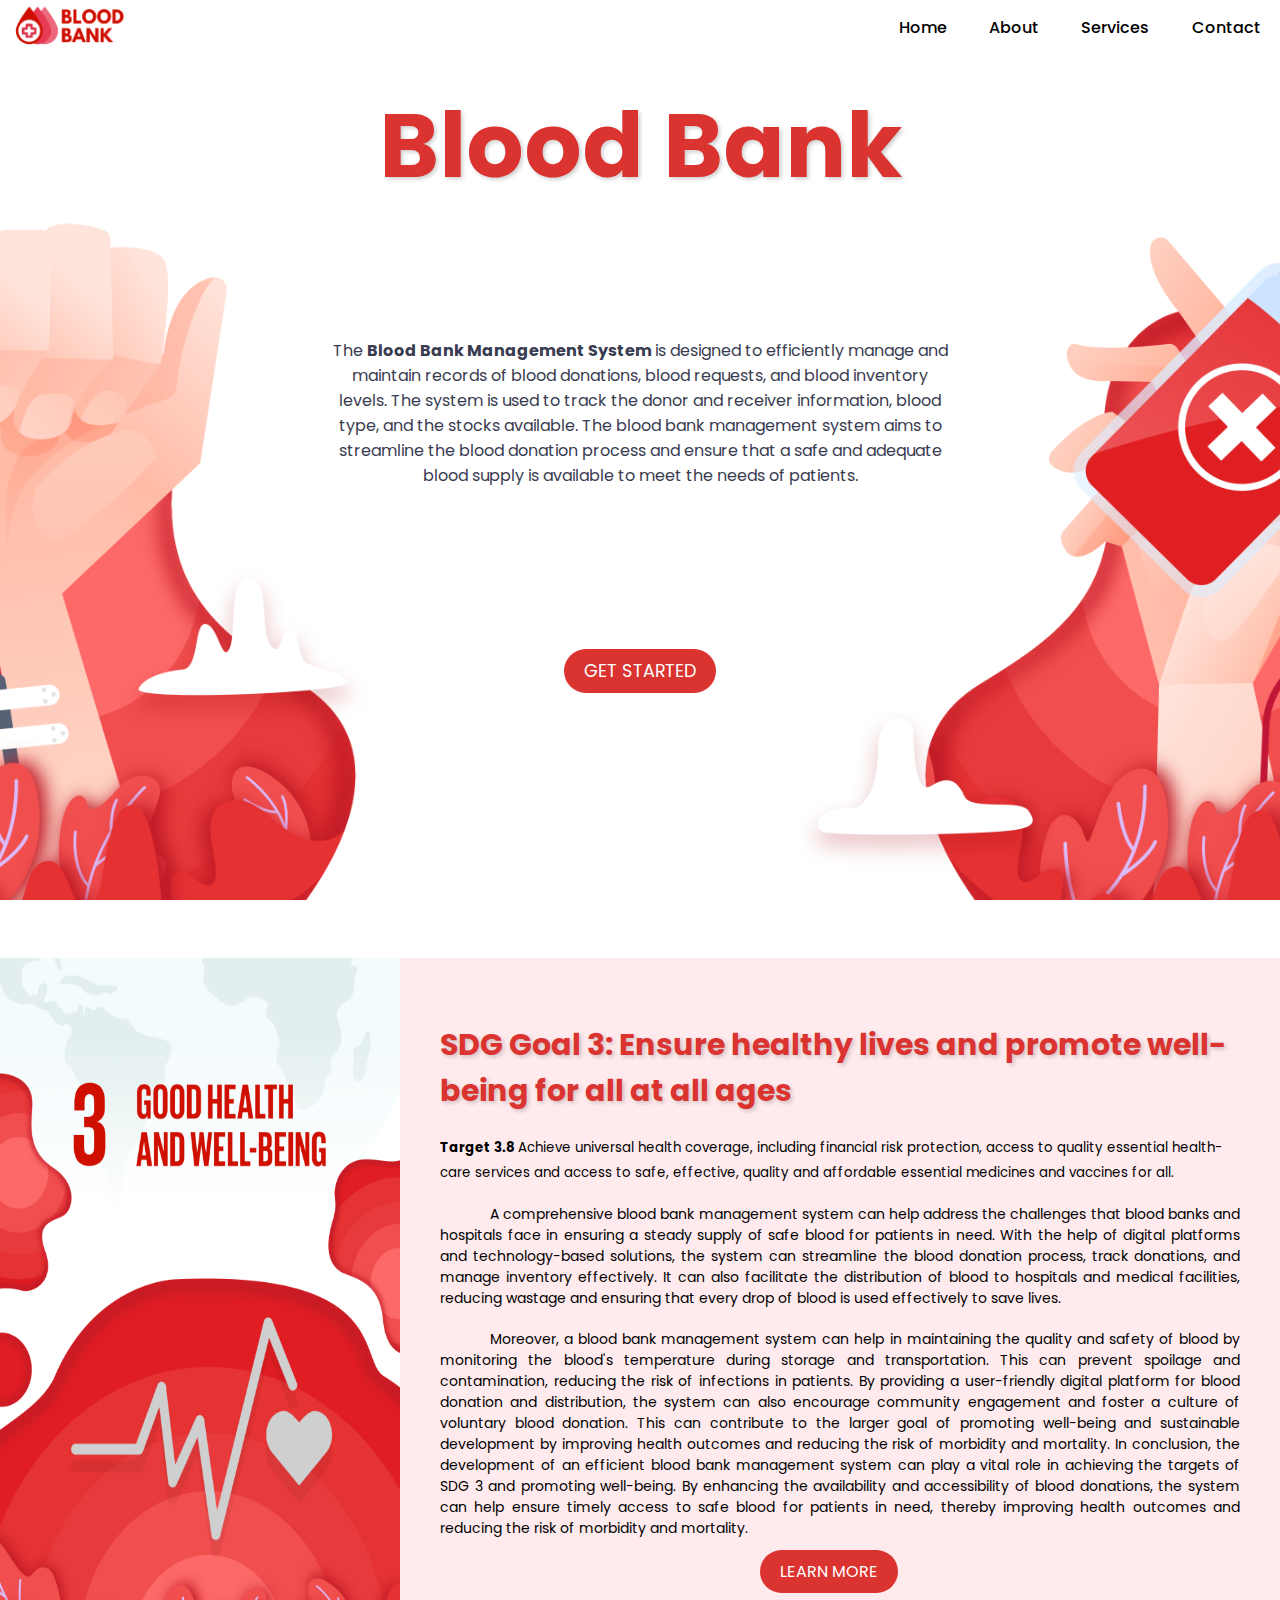
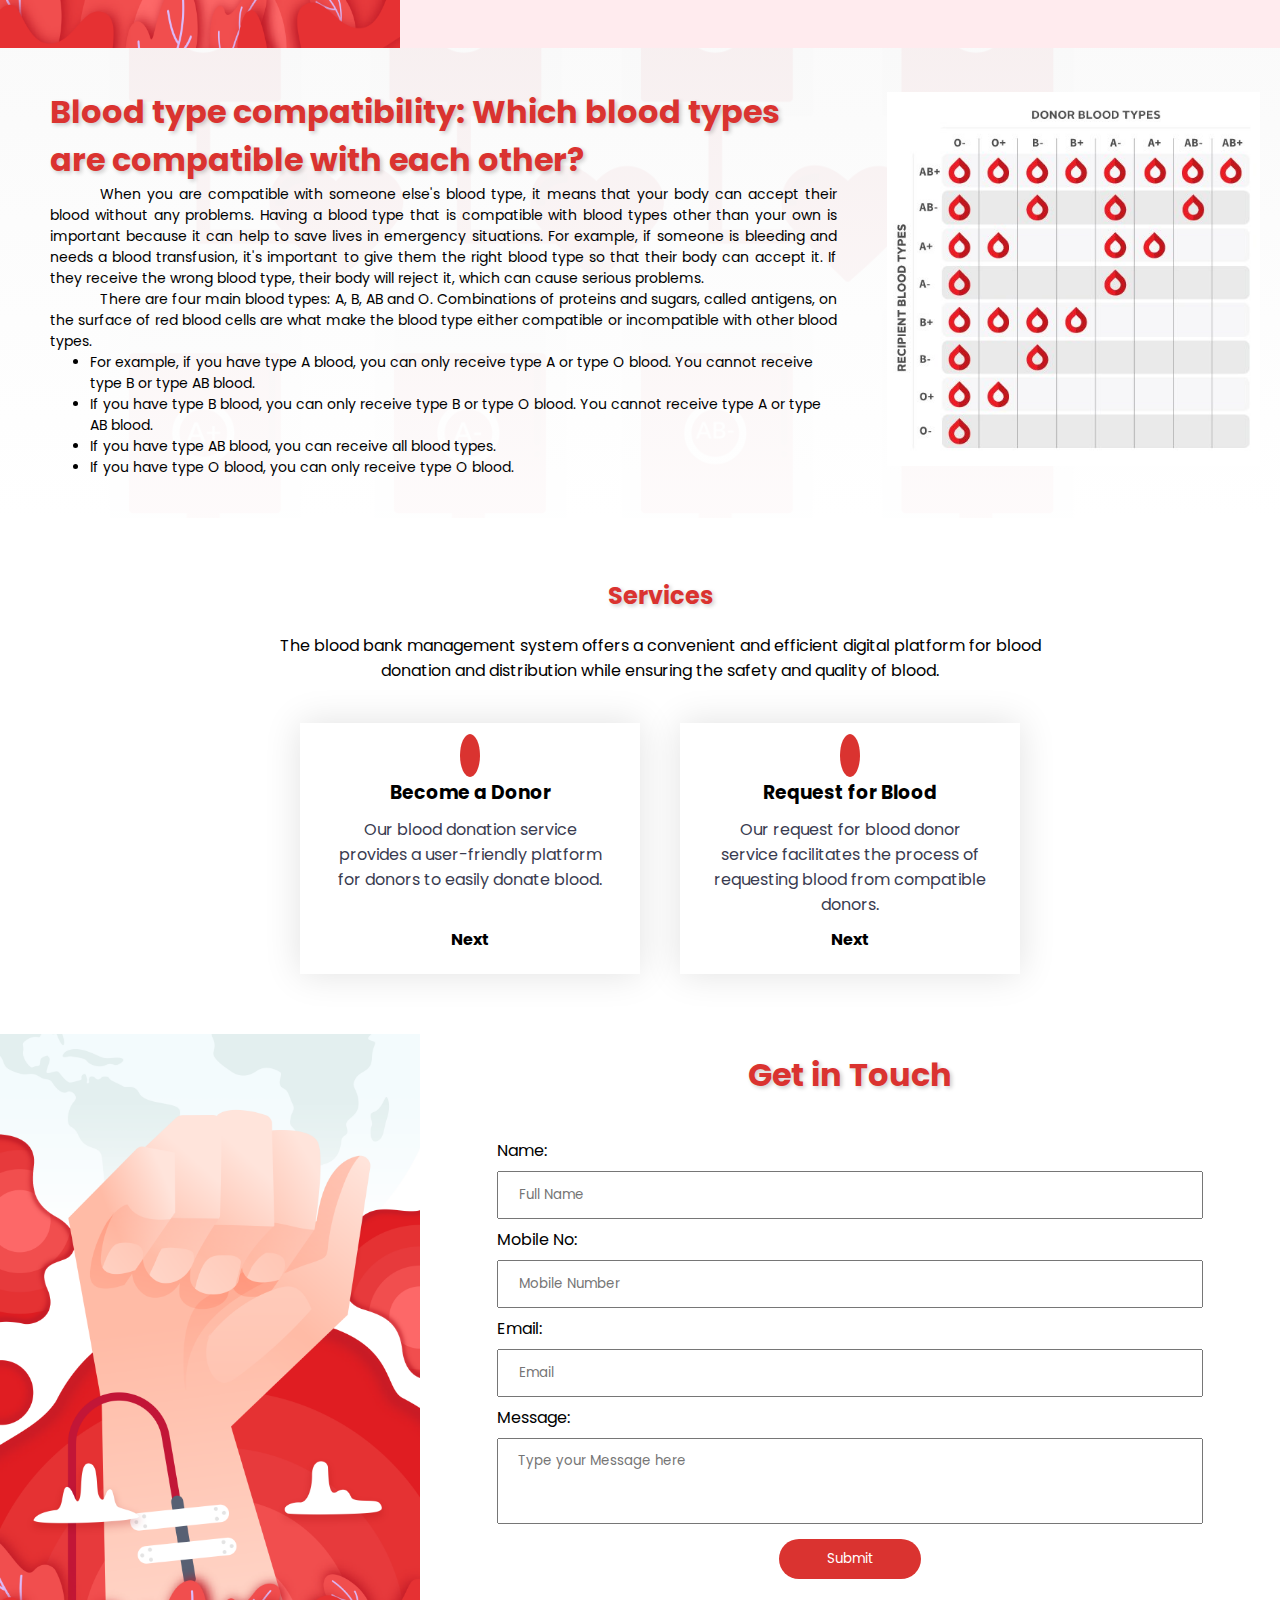
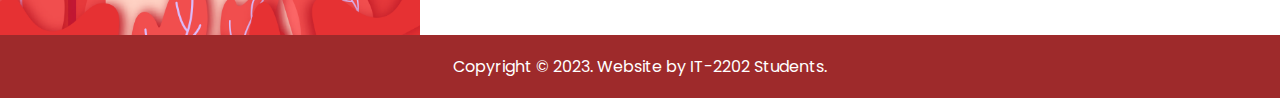
==== commit 9b425a26: "wip php for donate and request" ====
--- a/bloodbankms/index.html
+++ b/bloodbankms/index.html
@@ -10,6 +10,13 @@
     <link rel="preconnect" href="https://fonts.googleapis.com">
     <link rel="preconnect" href="https://fonts.gstatic.com" crossorigin>
     <link href="https://fonts.googleapis.com/css2?family=Poppins:ital,wght@0,100;0,200;0,300;0,400;0,500;0,600;0,700;0,800;0,900;1,100;1,200;1,300;1,400;1,500;1,600;1,700;1,800;1,900&display=swap" rel="stylesheet">
+  
+  <script>
+    function added(){
+      alert('Message Sent');
+    }
+  </script>
+
   </head>
   <body>
     <!-- HEADER -->
@@ -154,7 +161,7 @@
             <p>Our blood donation service provides a user-friendly platform for
               donors to easily donate blood.
             </p>
-            <a href="#">Next</a>
+            <a href="donate.html">Next</a>
           </div>
           <div class="card">
             <i class="fa-solid fa-droplet"></i>
@@ -162,7 +169,7 @@
             <p>Our request for blood donor service facilitates the process of
               requesting blood from compatible donors.
             </p>
-            <a href="#">Next</a>
+            <a href="request.html">Next</a>
           </div>
         </div>
       </div> 
@@ -177,15 +184,15 @@
         </div>
         <div class="contact-content">
           <h1>Get in Touch</h1>
-          <form action="contact.php" method="POST">
+          <form action="php/contact-insert.php" method="POST" onsubmit="added()">
             <label for="name">Name:</label>
-            <input type="text" name="name" placeholder="Full Name">
+            <input type="text" name="name" placeholder="Full Name" required>
             <label for="mobileNo">Mobile No:</label>
-            <input type="text" name="mobileNo" placeholder="Mobile Number">
+            <input type="text" name="mobileNo" placeholder="Mobile Number" required>
             <label for="email">Email:</label>
-            <input type="email" name="email" placeholder="Email">
+            <input type="email" name="email" placeholder="Email" required>
             <label for="message">Message:</label>
-            <textarea name="message" placeholder="Type your Message here"></textarea>
+            <textarea name="message" placeholder="Type your Message here" rows="3" required></textarea>
             <input type="submit" value="Submit">
           </form>
         </div>
